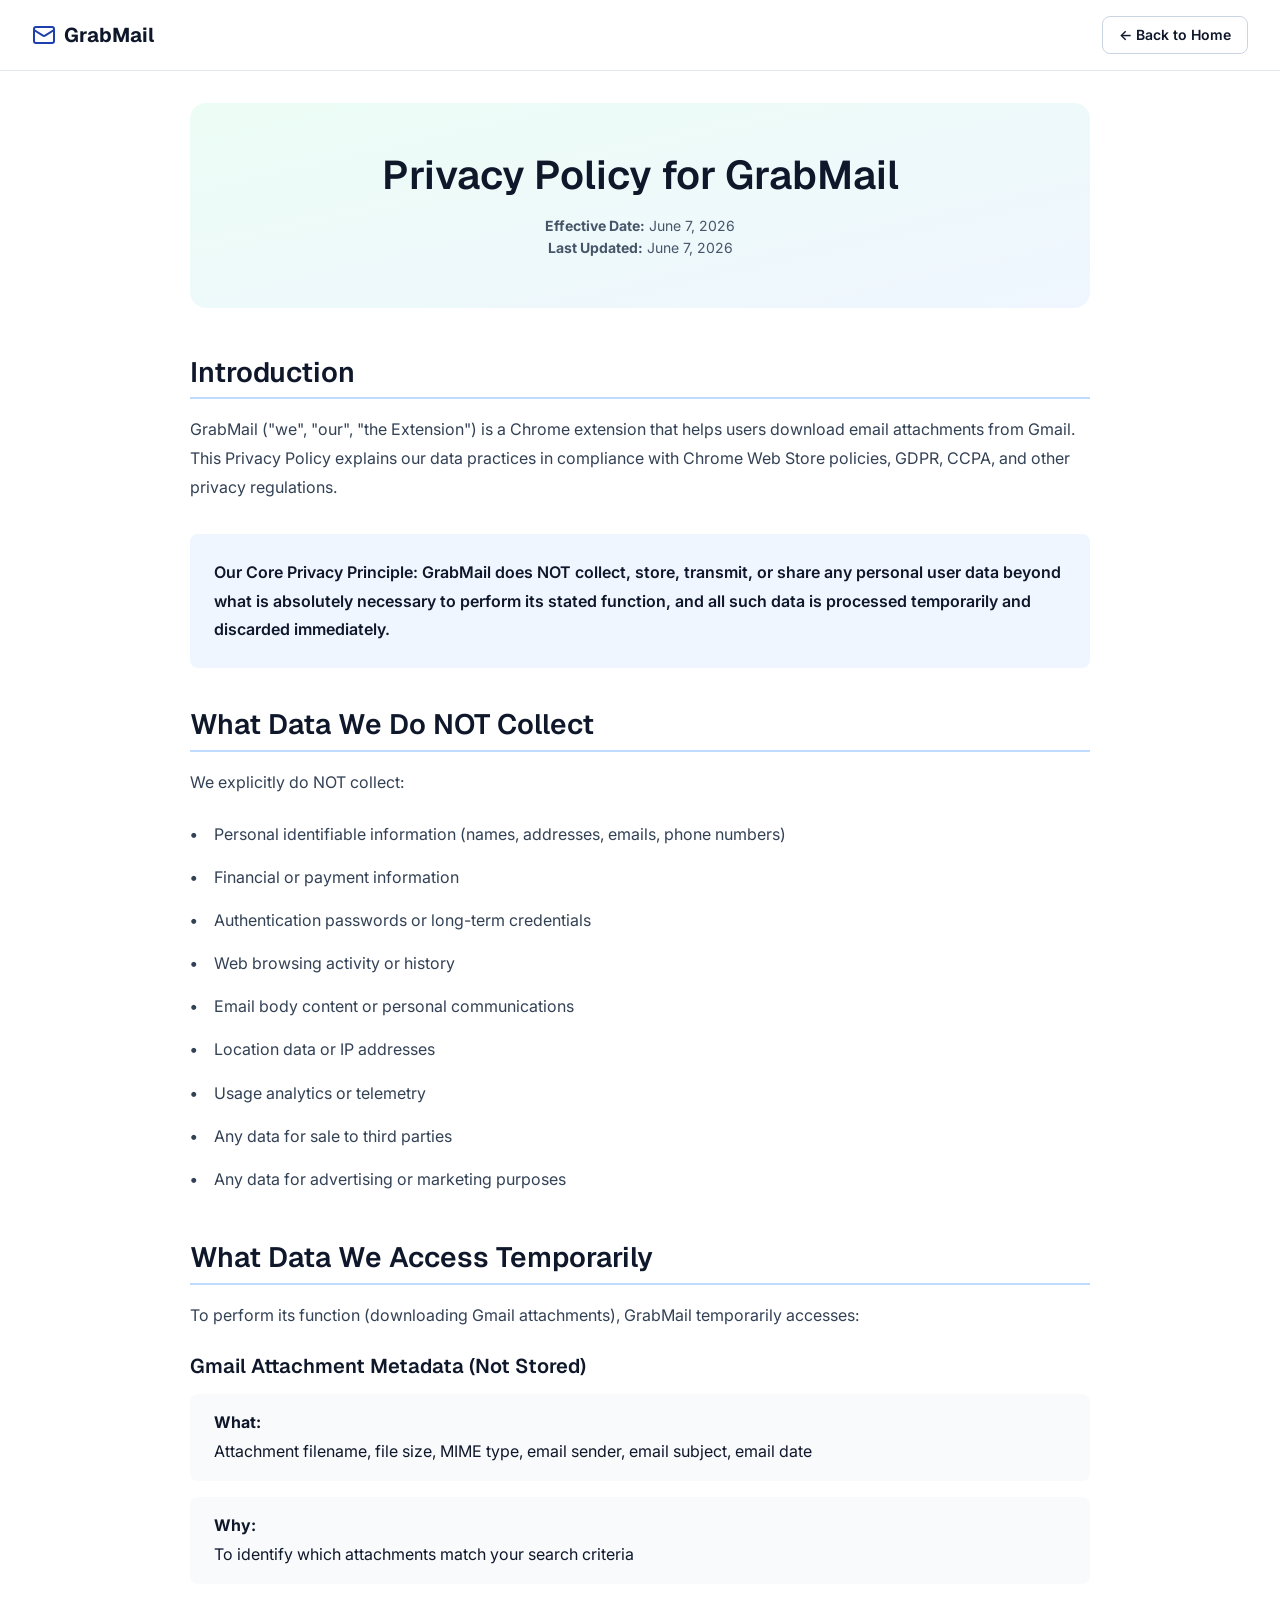
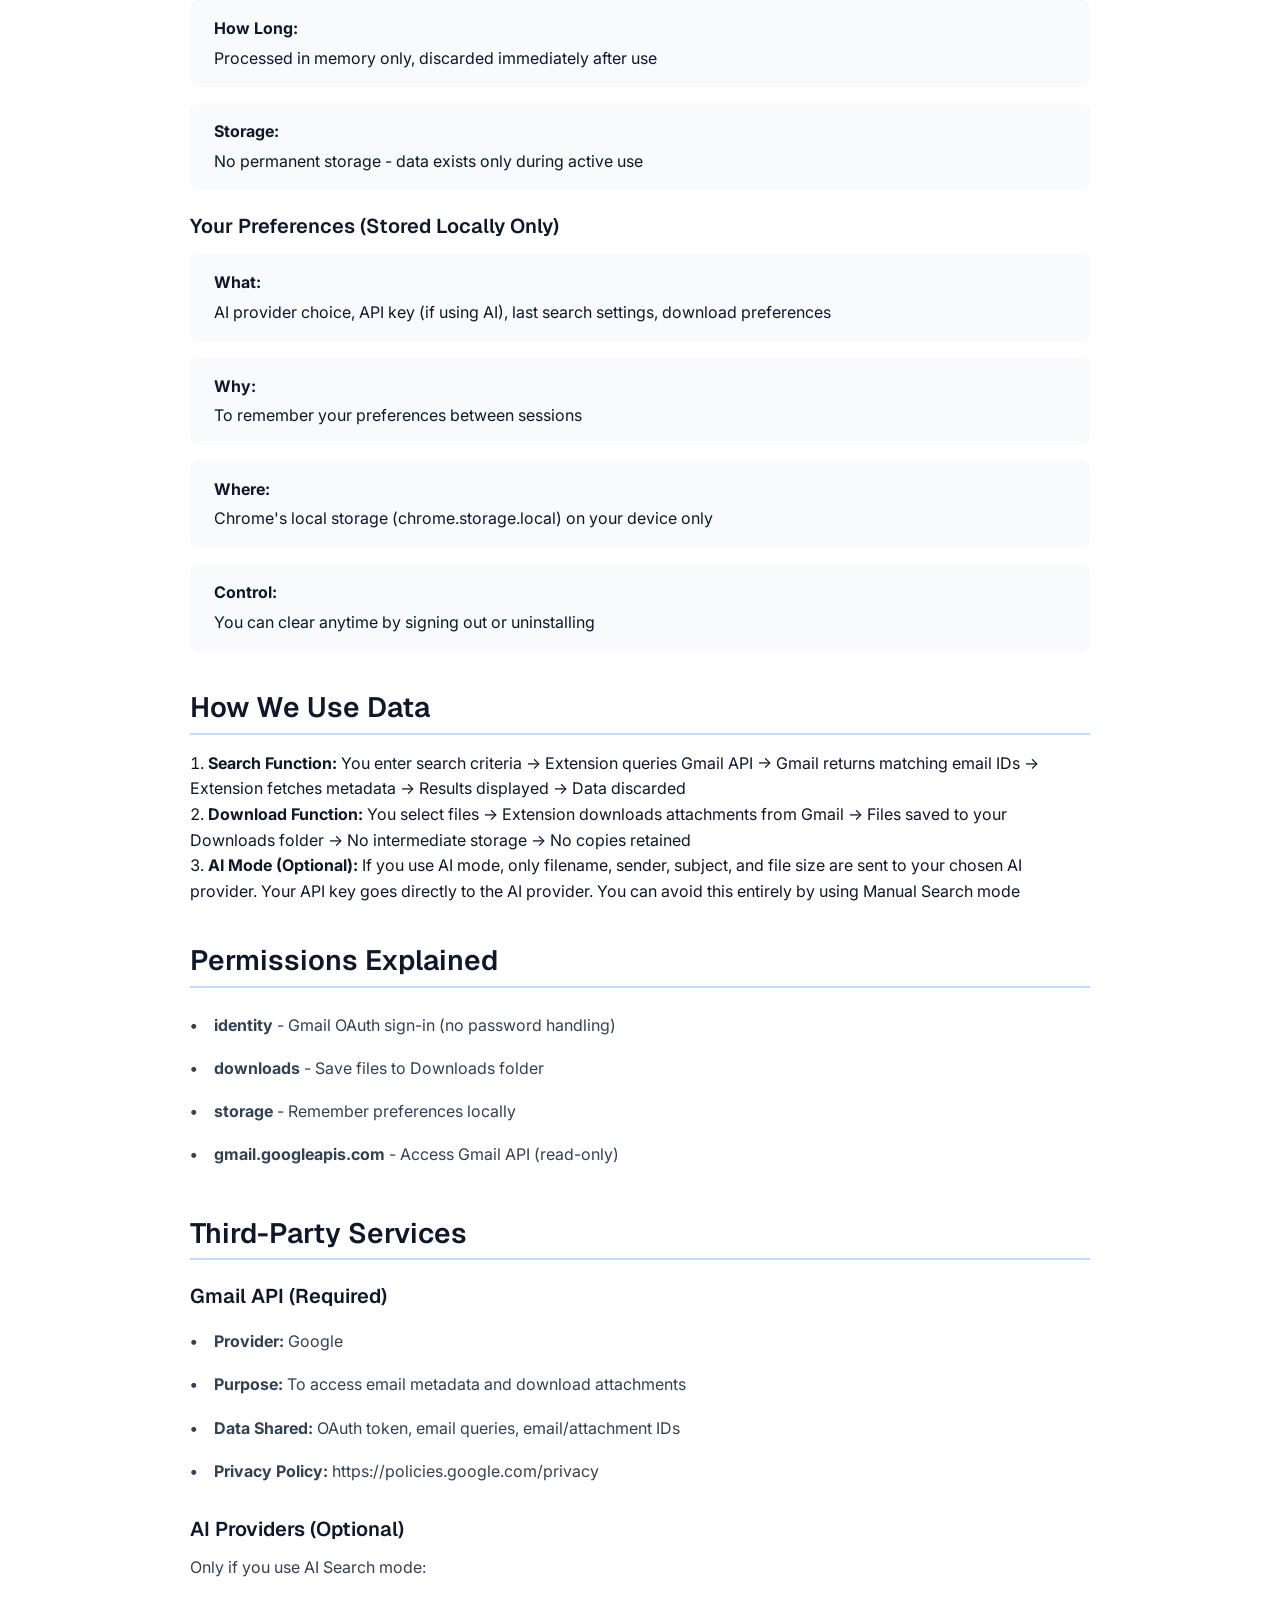
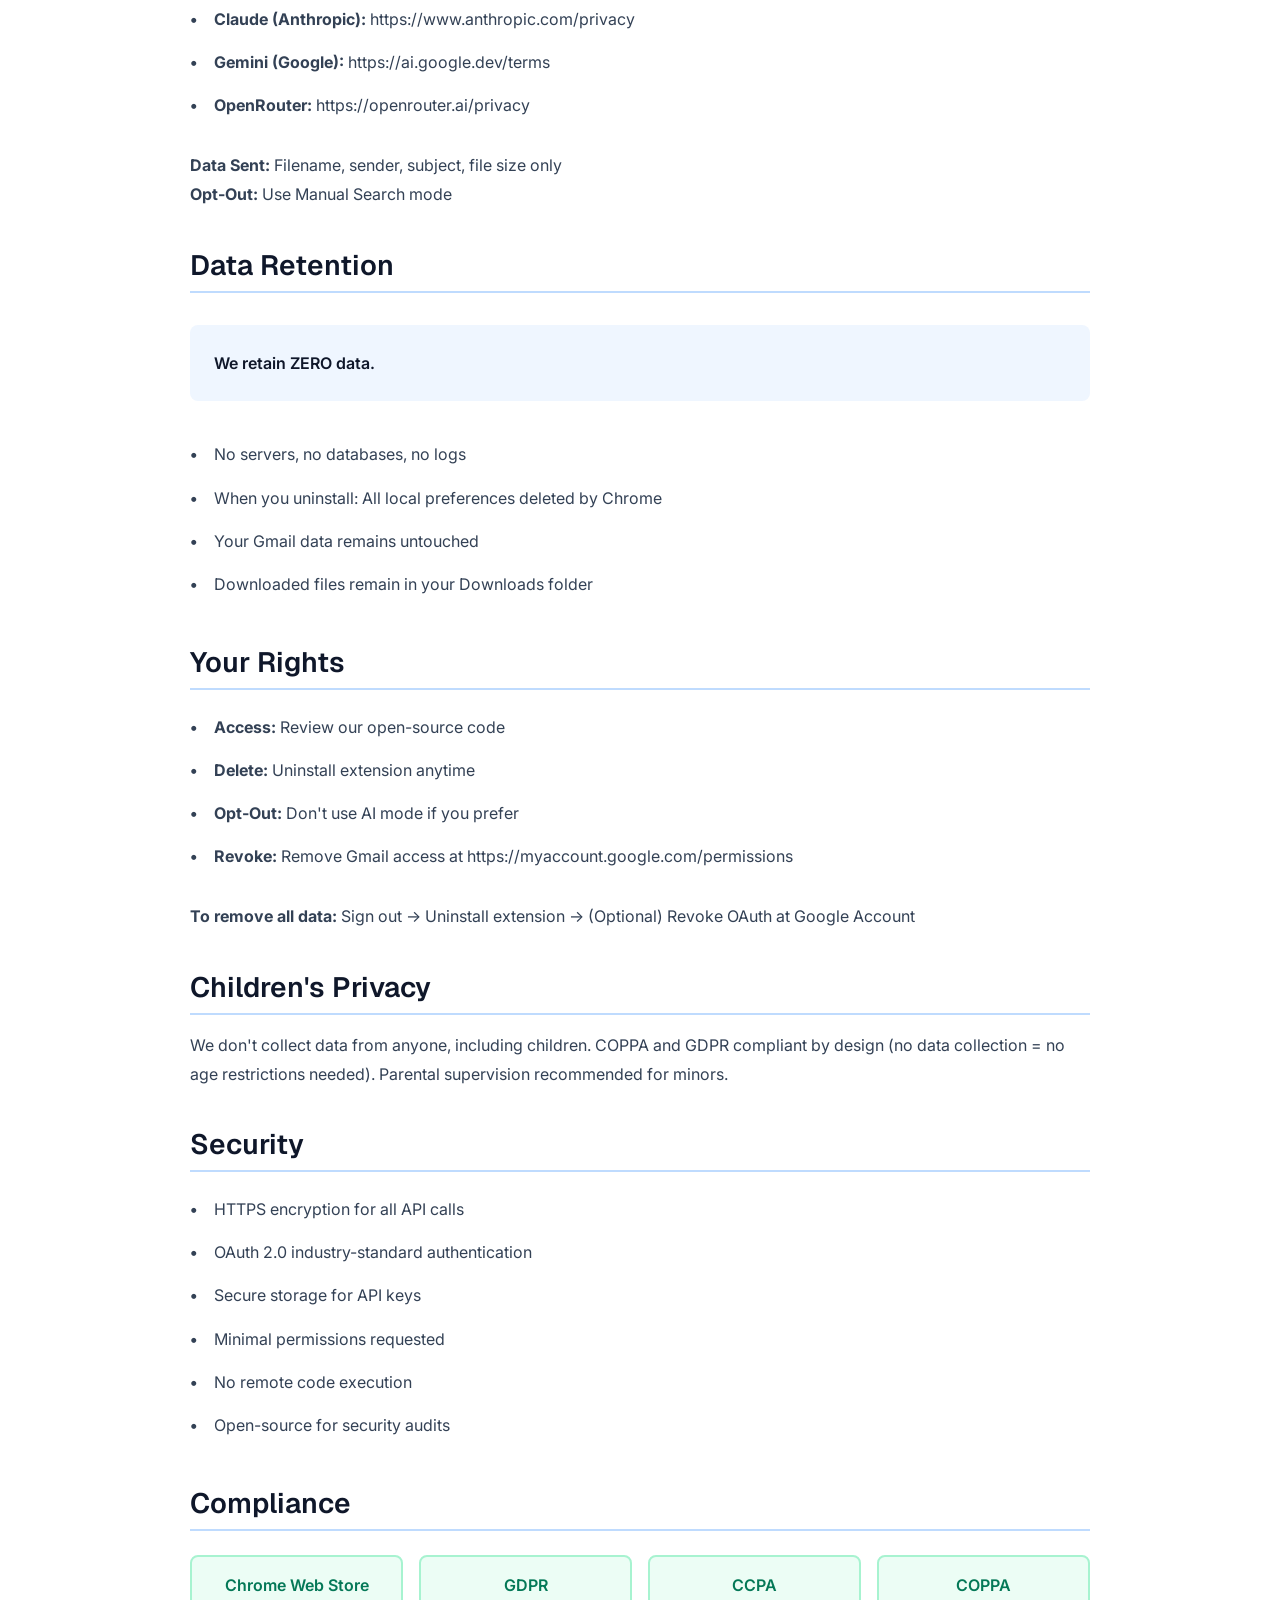
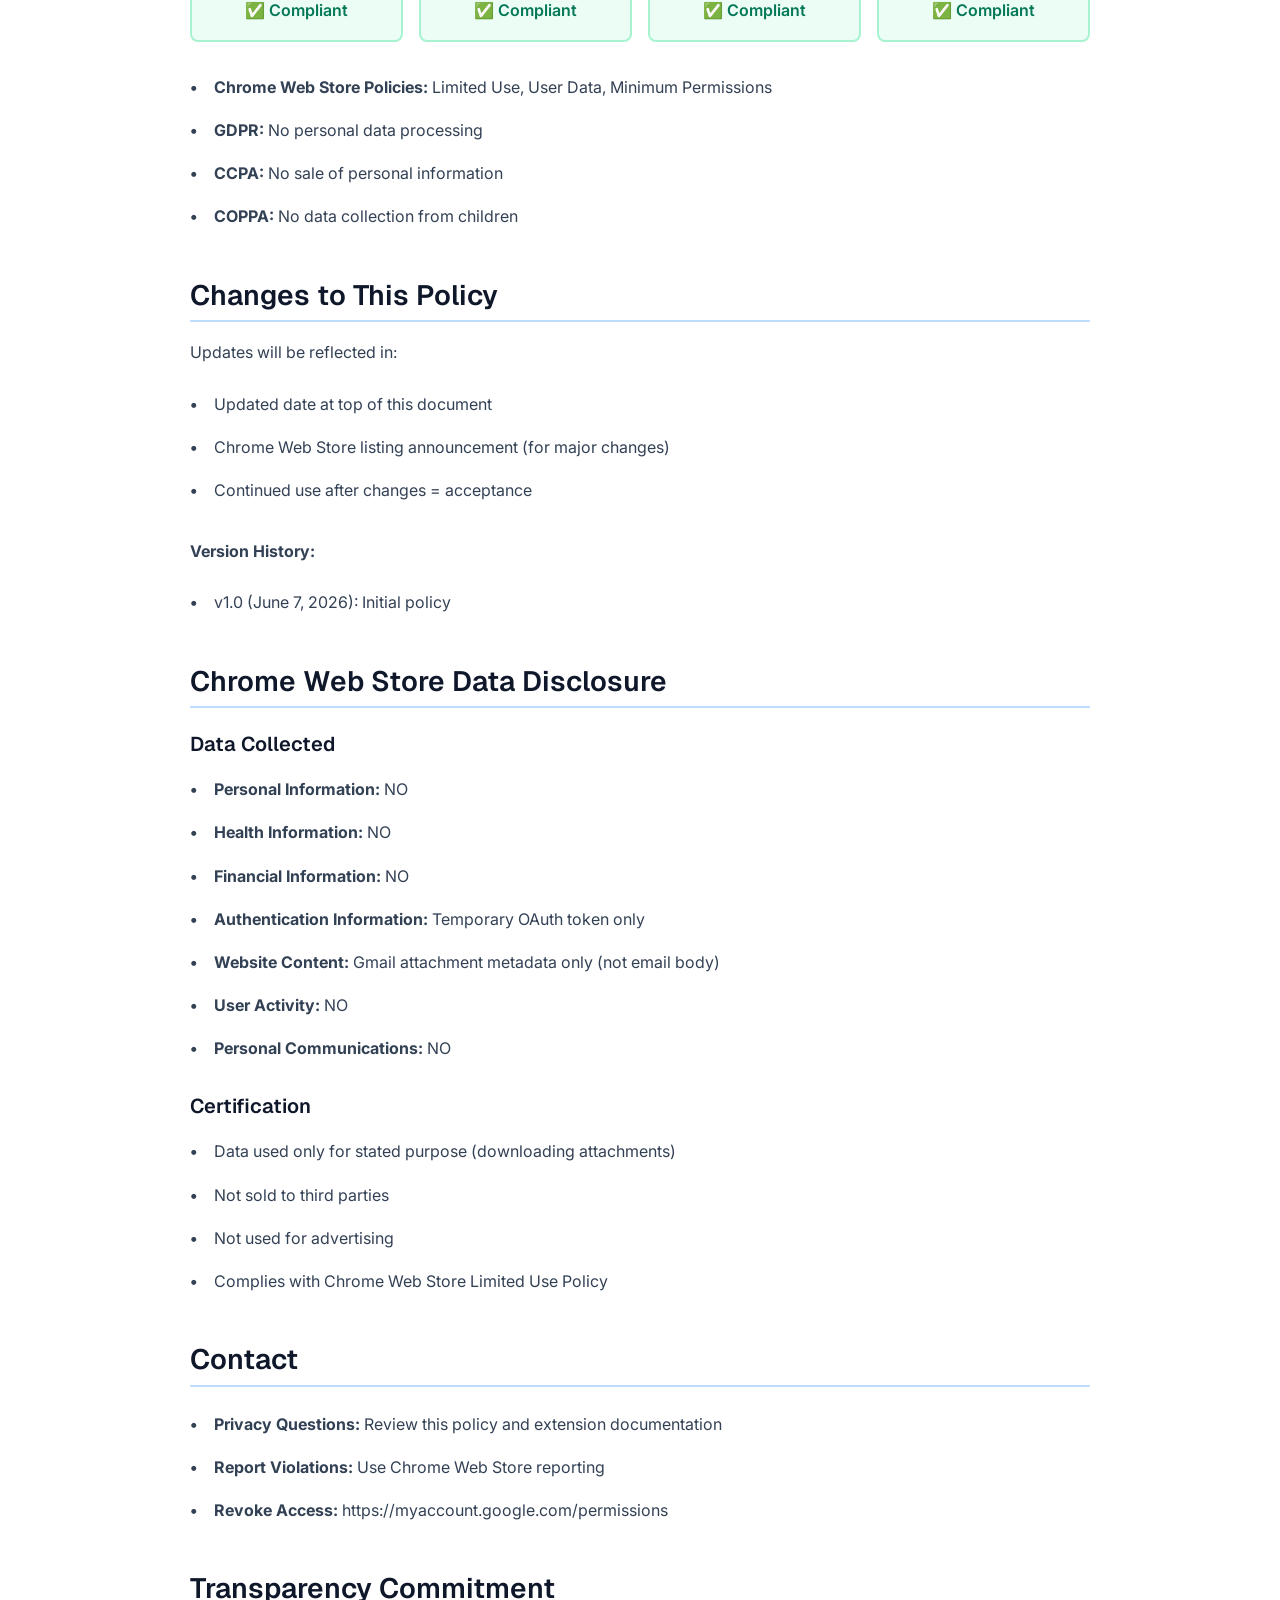
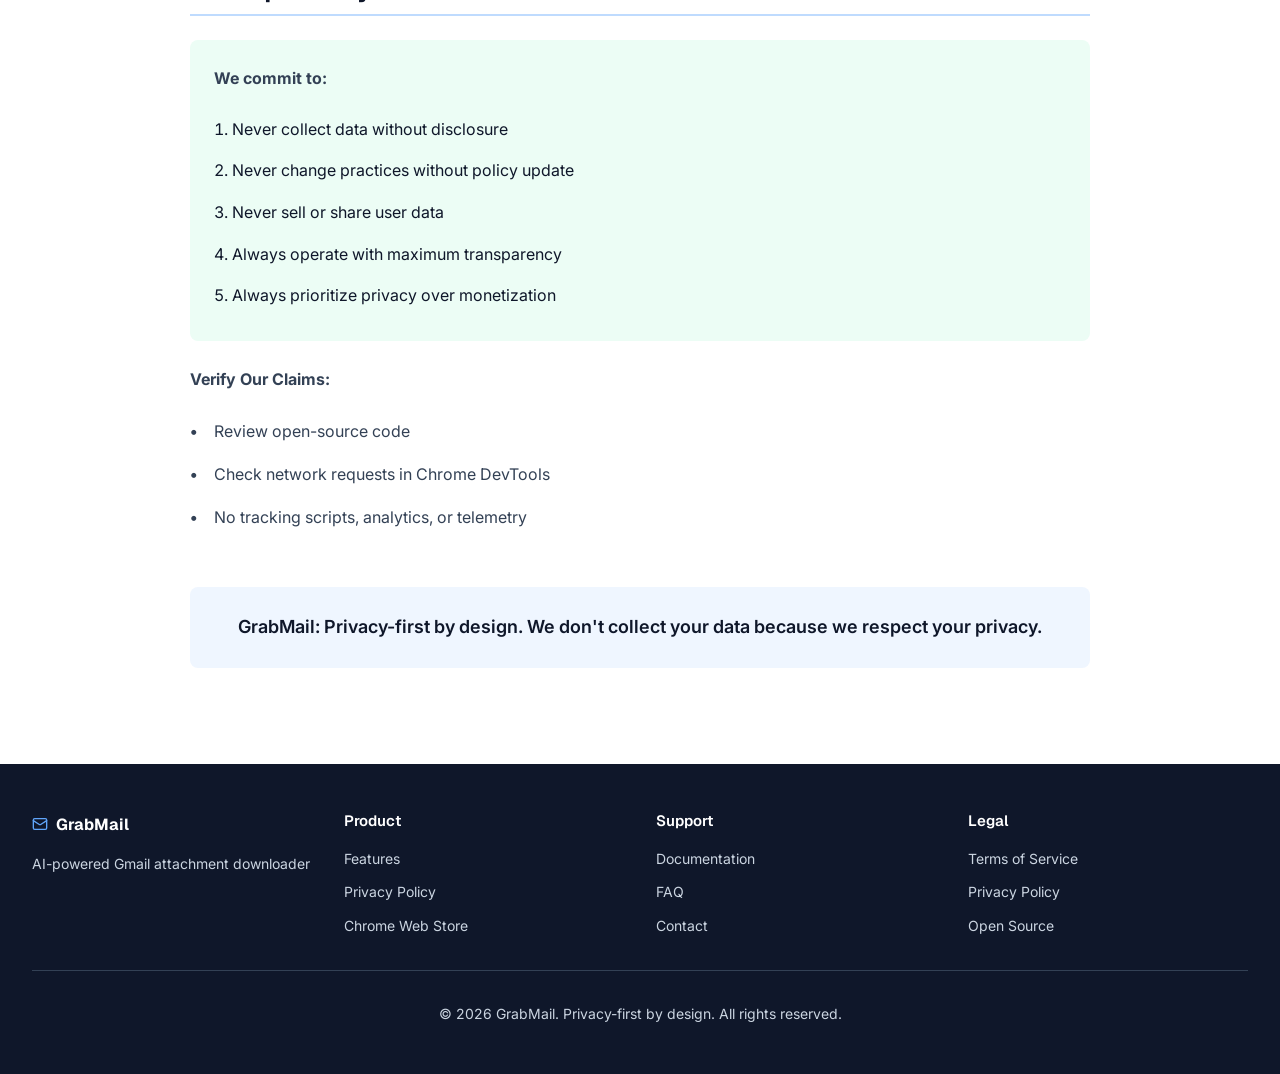
==== privacy.html @ 5f8739fa "Add comprehensive Privacy Policy page with all legal details" ====
<!DOCTYPE html>
<html lang="en">
<head>
  <meta charset="UTF-8" />
  <meta name="viewport" content="width=device-width, initial-scale=1.0, maximum-scale=1" />
  <title>Privacy Policy - GrabMail</title>
  <meta name="description" content="GrabMail Privacy Policy - We don't collect, store, or share your personal data. Privacy-first by design." />
  <link rel="preconnect" href="https://fonts.googleapis.com" />
  <link rel="preconnect" href="https://fonts.gstatic.com" crossorigin />
  <link href="https://fonts.googleapis.com/css2?family=Geist:wght@400;500;600;700&family=Inter:wght@400;500;600;700&display=swap" rel="stylesheet" />
  <link rel="stylesheet" href="styles.css" />
  <style>
    .privacy-page {
      padding: 2rem 0 4rem;
      max-width: 900px;
      margin: 0 auto;
    }
    .privacy-header {
      text-align: center;
      padding: 3rem 0;
      background: linear-gradient(to bottom right, var(--emerald-50), var(--blue-50));
      border-radius: 1rem;
      margin-bottom: 3rem;
    }
    .privacy-header h1 {
      font-size: 2.5rem;
      margin-bottom: 1rem;
      color: var(--slate-900);
    }
    .privacy-dates {
      color: var(--slate-600);
      font-size: 0.875rem;
    }
    .privacy-content h2 {
      font-size: 1.75rem;
      margin-top: 2.5rem;
      margin-bottom: 1rem;
      color: var(--slate-900);
      border-bottom: 2px solid var(--blue-200);
      padding-bottom: 0.5rem;
    }
    .privacy-content h3 {
      font-size: 1.25rem;
      margin-top: 1.5rem;
      margin-bottom: 0.75rem;
      color: var(--slate-800);
    }
    .privacy-content p {
      margin-bottom: 1rem;
      line-height: 1.8;
      color: var(--slate-700);
    }
    .privacy-content ul {
      list-style: none;
      margin-bottom: 1.5rem;
    }
    .privacy-content ul li {
      padding: 0.5rem 0;
      padding-left: 1.5rem;
      position: relative;
      color: var(--slate-700);
      line-height: 1.7;
    }
    .privacy-content ul li::before {
      content: "•";
      position: absolute;
      left: 0;
      color: var(--blue-600);
      font-weight: bold;
    }
    .no-collect-list li::before {
      content: "❌";
    }
    .rights-list li::before {
      content: "✅";
    }
    .highlight-box {
      background: var(--blue-50);
      border-left: 4px solid var(--blue-600);
      padding: 1.5rem;
      margin: 2rem 0;
      border-radius: 0.5rem;
    }
    .highlight-box p {
      margin: 0;
      font-weight: 600;
      color: var(--slate-900);
    }
    .data-box {
      background: var(--slate-50);
      padding: 1rem 1.5rem;
      border-radius: 0.5rem;
      margin: 1rem 0;
    }
    .data-box strong {
      color: var(--slate-900);
      display: block;
      margin-bottom: 0.25rem;
    }
    .certification-grid {
      display: grid;
      grid-template-columns: repeat(auto-fit, minmax(200px, 1fr));
      gap: 1rem;
      margin: 1.5rem 0;
    }
    .cert-badge {
      background: var(--emerald-50);
      border: 2px solid var(--emerald-200);
      padding: 1rem;
      text-align: center;
      border-radius: 0.5rem;
      font-weight: 600;
      color: var(--emerald-700);
    }
    .commitment-list {
      background: var(--emerald-50);
      padding: 1.5rem;
      border-radius: 0.5rem;
      margin: 1.5rem 0;
    }
    .commitment-list ol {
      list-style-position: inside;
      list-style-type: decimal;
    }
    .commitment-list li {
      padding: 0.5rem 0;
      color: var(--slate-800);
    }
  </style>
</head>
<body>

  <!-- Navigation -->
  <nav class="nav">
    <div class="nav-inner container">
      <div class="nav-brand">
        <a href="index.html" style="display: flex; align-items: center; gap: 0.5rem;">
          <svg class="icon icon-blue" viewBox="0 0 24 24" fill="none" stroke="currentColor" stroke-width="2" stroke-linecap="round" stroke-linejoin="round"><rect width="20" height="16" x="2" y="4" rx="2"/><path d="m22 7-8.97 5.7a1.94 1.94 0 0 1-2.06 0L2 7"/></svg>
          <span class="nav-title">GrabMail</span>
        </a>
      </div>
      <a href="index.html" class="btn btn-outline btn-sm">← Back to Home</a>
    </div>
  </nav>

  <!-- Privacy Policy Content -->
  <div class="container privacy-page">
    <div class="privacy-header">
      <h1>Privacy Policy for GrabMail</h1>
      <p class="privacy-dates">
        <strong>Effective Date:</strong> June 7, 2026<br>
        <strong>Last Updated:</strong> June 7, 2026
      </p>
    </div>

    <div class="privacy-content">
      <h2>Introduction</h2>
      <p>GrabMail ("we", "our", "the Extension") is a Chrome extension that helps users download email attachments from Gmail. This Privacy Policy explains our data practices in compliance with Chrome Web Store policies, GDPR, CCPA, and other privacy regulations.</p>

      <div class="highlight-box">
        <p>Our Core Privacy Principle: GrabMail does NOT collect, store, transmit, or share any personal user data beyond what is absolutely necessary to perform its stated function, and all such data is processed temporarily and discarded immediately.</p>
      </div>

      <h2>What Data We Do NOT Collect</h2>
      <p>We explicitly do NOT collect:</p>
      <ul class="no-collect-list">
        <li>Personal identifiable information (names, addresses, emails, phone numbers)</li>
        <li>Financial or payment information</li>
        <li>Authentication passwords or long-term credentials</li>
        <li>Web browsing activity or history</li>
        <li>Email body content or personal communications</li>
        <li>Location data or IP addresses</li>
        <li>Usage analytics or telemetry</li>
        <li>Any data for sale to third parties</li>
        <li>Any data for advertising or marketing purposes</li>
      </ul>

      <h2>What Data We Access Temporarily</h2>
      <p>To perform its function (downloading Gmail attachments), GrabMail temporarily accesses:</p>

      <h3>Gmail Attachment Metadata (Not Stored)</h3>
      <div class="data-box">
        <strong>What:</strong> Attachment filename, file size, MIME type, email sender, email subject, email date
      </div>
      <div class="data-box">
        <strong>Why:</strong> To identify which attachments match your search criteria
      </div>
      <div class="data-box">
        <strong>How Long:</strong> Processed in memory only, discarded immediately after use
      </div>
      <div class="data-box">
        <strong>Storage:</strong> No permanent storage - data exists only during active use
      </div>

      <h3>Your Preferences (Stored Locally Only)</h3>
      <div class="data-box">
        <strong>What:</strong> AI provider choice, API key (if using AI), last search settings, download preferences
      </div>
      <div class="data-box">
        <strong>Why:</strong> To remember your preferences between sessions
      </div>
      <div class="data-box">
        <strong>Where:</strong> Chrome's local storage (chrome.storage.local) on your device only
      </div>
      <div class="data-box">
        <strong>Control:</strong> You can clear anytime by signing out or uninstalling
      </div>

      <h2>How We Use Data</h2>
      <ol style="list-style-position: inside; margin-bottom: 1rem;">
        <li><strong>Search Function:</strong> You enter search criteria → Extension queries Gmail API → Gmail returns matching email IDs → Extension fetches metadata → Results displayed → Data discarded</li>
        <li><strong>Download Function:</strong> You select files → Extension downloads attachments from Gmail → Files saved to your Downloads folder → No intermediate storage → No copies retained</li>
        <li><strong>AI Mode (Optional):</strong> If you use AI mode, only filename, sender, subject, and file size are sent to your chosen AI provider. Your API key goes directly to the AI provider. You can avoid this entirely by using Manual Search mode</li>
      </ol>

      <h2>Permissions Explained</h2>
      <ul>
        <li><strong>identity</strong> - Gmail OAuth sign-in (no password handling)</li>
        <li><strong>downloads</strong> - Save files to Downloads folder</li>
        <li><strong>storage</strong> - Remember preferences locally</li>
        <li><strong>gmail.googleapis.com</strong> - Access Gmail API (read-only)</li>
      </ul>

      <h2>Third-Party Services</h2>
      
      <h3>Gmail API (Required)</h3>
      <ul>
        <li><strong>Provider:</strong> Google</li>
        <li><strong>Purpose:</strong> To access email metadata and download attachments</li>
        <li><strong>Data Shared:</strong> OAuth token, email queries, email/attachment IDs</li>
        <li><strong>Privacy Policy:</strong> <a href="https://policies.google.com/privacy" style="color: var(--blue-600);">https://policies.google.com/privacy</a></li>
      </ul>

      <h3>AI Providers (Optional)</h3>
      <p>Only if you use AI Search mode:</p>
      <ul>
        <li><strong>Claude (Anthropic):</strong> <a href="https://www.anthropic.com/privacy" style="color: var(--blue-600);">https://www.anthropic.com/privacy</a></li>
        <li><strong>Gemini (Google):</strong> <a href="https://ai.google.dev/terms" style="color: var(--blue-600);">https://ai.google.dev/terms</a></li>
        <li><strong>OpenRouter:</strong> <a href="https://openrouter.ai/privacy" style="color: var(--blue-600);">https://openrouter.ai/privacy</a></li>
      </ul>
      <p><strong>Data Sent:</strong> Filename, sender, subject, file size only<br>
      <strong>Opt-Out:</strong> Use Manual Search mode</p>

      <h2>Data Retention</h2>
      <div class="highlight-box">
        <p>We retain ZERO data.</p>
      </div>
      <ul>
        <li>No servers, no databases, no logs</li>
        <li>When you uninstall: All local preferences deleted by Chrome</li>
        <li>Your Gmail data remains untouched</li>
        <li>Downloaded files remain in your Downloads folder</li>
      </ul>

      <h2>Your Rights</h2>
      <ul class="rights-list">
        <li><strong>Access:</strong> Review our open-source code</li>
        <li><strong>Delete:</strong> Uninstall extension anytime</li>
        <li><strong>Opt-Out:</strong> Don't use AI mode if you prefer</li>
        <li><strong>Revoke:</strong> Remove Gmail access at <a href="https://myaccount.google.com/permissions" style="color: var(--blue-600);">https://myaccount.google.com/permissions</a></li>
      </ul>
      <p><strong>To remove all data:</strong> Sign out → Uninstall extension → (Optional) Revoke OAuth at Google Account</p>

      <h2>Children's Privacy</h2>
      <p>We don't collect data from anyone, including children. COPPA and GDPR compliant by design (no data collection = no age restrictions needed). Parental supervision recommended for minors.</p>

      <h2>Security</h2>
      <ul class="rights-list">
        <li>HTTPS encryption for all API calls</li>
        <li>OAuth 2.0 industry-standard authentication</li>
        <li>Secure storage for API keys</li>
        <li>Minimal permissions requested</li>
        <li>No remote code execution</li>
        <li>Open-source for security audits</li>
      </ul>

      <h2>Compliance</h2>
      <div class="certification-grid">
        <div class="cert-badge">Chrome Web Store<br>✅ Compliant</div>
        <div class="cert-badge">GDPR<br>✅ Compliant</div>
        <div class="cert-badge">CCPA<br>✅ Compliant</div>
        <div class="cert-badge">COPPA<br>✅ Compliant</div>
      </div>
      <ul class="rights-list">
        <li><strong>Chrome Web Store Policies:</strong> Limited Use, User Data, Minimum Permissions</li>
        <li><strong>GDPR:</strong> No personal data processing</li>
        <li><strong>CCPA:</strong> No sale of personal information</li>
        <li><strong>COPPA:</strong> No data collection from children</li>
      </ul>

      <h2>Changes to This Policy</h2>
      <p>Updates will be reflected in:</p>
      <ul>
        <li>Updated date at top of this document</li>
        <li>Chrome Web Store listing announcement (for major changes)</li>
        <li>Continued use after changes = acceptance</li>
      </ul>
      <p><strong>Version History:</strong></p>
      <ul>
        <li>v1.0 (June 7, 2026): Initial policy</li>
      </ul>

      <h2>Chrome Web Store Data Disclosure</h2>
      
      <h3>Data Collected</h3>
      <ul>
        <li><strong>Personal Information:</strong> NO</li>
        <li><strong>Health Information:</strong> NO</li>
        <li><strong>Financial Information:</strong> NO</li>
        <li><strong>Authentication Information:</strong> Temporary OAuth token only</li>
        <li><strong>Website Content:</strong> Gmail attachment metadata only (not email body)</li>
        <li><strong>User Activity:</strong> NO</li>
        <li><strong>Personal Communications:</strong> NO</li>
      </ul>

      <h3>Certification</h3>
      <ul class="rights-list">
        <li>Data used only for stated purpose (downloading attachments)</li>
        <li>Not sold to third parties</li>
        <li>Not used for advertising</li>
        <li>Complies with Chrome Web Store Limited Use Policy</li>
      </ul>

      <h2>Contact</h2>
      <ul>
        <li><strong>Privacy Questions:</strong> Review this policy and extension documentation</li>
        <li><strong>Report Violations:</strong> Use Chrome Web Store reporting</li>
        <li><strong>Revoke Access:</strong> <a href="https://myaccount.google.com/permissions" style="color: var(--blue-600);">https://myaccount.google.com/permissions</a></li>
      </ul>

      <h2>Transparency Commitment</h2>
      <div class="commitment-list">
        <p><strong>We commit to:</strong></p>
        <ol>
          <li>Never collect data without disclosure</li>
          <li>Never change practices without policy update</li>
          <li>Never sell or share user data</li>
          <li>Always operate with maximum transparency</li>
          <li>Always prioritize privacy over monetization</li>
        </ol>
      </div>

      <p><strong>Verify Our Claims:</strong></p>
      <ul>
        <li>Review open-source code</li>
        <li>Check network requests in Chrome DevTools</li>
        <li>No tracking scripts, analytics, or telemetry</li>
      </ul>

      <div class="highlight-box" style="margin-top: 3rem;">
        <p style="text-align: center; font-size: 1.125rem;">GrabMail: Privacy-first by design. We don't collect your data because we respect your privacy.</p>
      </div>
    </div>
  </div>

  <!-- Footer -->
  <footer class="footer">
    <div class="container">
      <div class="footer-grid">
        <div class="footer-brand">
          <div class="footer-logo">
            <svg class="icon-sm icon-blue-light" viewBox="0 0 24 24" fill="none" stroke="currentColor" stroke-width="2" stroke-linecap="round" stroke-linejoin="round"><rect width="20" height="16" x="2" y="4" rx="2"/><path d="m22 7-8.97 5.7a1.94 1.94 0 0 1-2.06 0L2 7"/></svg>
            <span class="footer-brand-name">GrabMail</span>
          </div>
          <p class="footer-tagline">AI-powered Gmail attachment downloader</p>
        </div>
        <div class="footer-col">
          <h4 class="footer-col-title">Product</h4>
          <ul class="footer-links">
            <li><a href="index.html#features">Features</a></li>
            <li><a href="privacy.html">Privacy Policy</a></li>
            <li><a href="#">Chrome Web Store</a></li>
          </ul>
        </div>
        <div class="footer-col">
          <h4 class="footer-col-title">Support</h4>
          <ul class="footer-links">
            <li><a href="#">Documentation</a></li>
            <li><a href="index.html#faq">FAQ</a></li>
            <li><a href="#">Contact</a></li>
          </ul>
        </div>
        <div class="footer-col">
          <h4 class="footer-col-title">Legal</h4>
          <ul class="footer-links">
            <li><a href="#">Terms of Service</a></li>
            <li><a href="privacy.html">Privacy Policy</a></li>
            <li><a href="#">Open Source</a></li>
          </ul>
        </div>
      </div>
      <div class="footer-bottom">
        <p>&copy; 2026 GrabMail. Privacy-first by design. All rights reserved.</p>
      </div>
    </div>
  </footer>

  <script src="script.js"></script>
</body>
</html>
---- styles.css ----
/* ===== Reset & Base ===== */
*, *::before, *::after {
  box-sizing: border-box;
  margin: 0;
  padding: 0;
}

:root {
  --blue-50: #eff6ff;
  --blue-100: #dbeafe;
  --blue-200: #bfdbfe;
  --blue-400: #60a5fa;
  --blue-700: #1e40af;
  --blue-800: #1e3a8a;
  --slate-50: #f8fafc;
  --slate-100: #f1f5f9;
  --slate-200: #e2e8f0;
  --slate-300: #cbd5e1;
  --slate-500: #64748b;
  --slate-600: #475569;
  --slate-700: #334155;
  --slate-900: #0f172a;
  --emerald-50: #ecfdf5;
  --emerald-100: #d1fae5;
  --emerald-200: #a7f3d0;
  --emerald-600: #059669;
  --emerald-700: #047857;
  --white: #ffffff;
  --red-500: #ef4444;
}

body {
  font-family: 'Inter', sans-serif;
  color: var(--slate-900);
  background: var(--white);
  line-height: 1.6;
  -webkit-font-smoothing: antialiased;
}

h1, h2, h3, h4, h5, h6 {
  font-family: 'Geist', sans-serif;
  font-weight: 600;
  line-height: 1.2;
}

a {
  text-decoration: none;
  color: inherit;
}

ul {
  list-style: none;
}

img {
  max-width: 100%;
  height: auto;
  display: block;
}

/* ===== Container ===== */
.container {
  width: 100%;
  margin-left: auto;
  margin-right: auto;
  padding-left: 1rem;
  padding-right: 1rem;
}

.container-narrow {
  max-width: 768px;
}

@media (min-width: 640px) {
  .container {
    padding-left: 1.5rem;
    padding-right: 1.5rem;
  }
}

@media (min-width: 1024px) {
  .container {
    padding-left: 2rem;
    padding-right: 2rem;
    max-width: 1280px;
  }
}

/* ===== Icons ===== */
.icon {
  width: 24px;
  height: 24px;
}

.icon-sm {
  width: 16px;
  height: 16px;
}

.icon-xs {
  width: 12px;
  height: 12px;
}

.icon-md {
  width: 32px;
  height: 32px;
}

.icon-lg {
  width: 40px;
  height: 40px;
}

.icon-xl {
  width: 96px;
  height: 96px;
}

.icon-blue {
  color: var(--blue-700);
}

.icon-blue-light {
  color: var(--blue-400);
}

.icon-check {
  width: 16px;
  height: 16px;
  color: var(--emerald-600);
  flex-shrink: 0;
  margin-top: 2px;
}

.icon-check-lg {
  width: 20px;
  height: 20px;
  color: var(--emerald-600);
  flex-shrink: 0;
  margin-top: 2px;
}

/* ===== Buttons ===== */
.btn {
  display: inline-flex;
  align-items: center;
  justify-content: center;
  gap: 0.5rem;
  font-weight: 600;
  border-radius: 0.5rem;
  border: none;
  cursor: pointer;
  transition: all 0.2s;
  font-size: 0.875rem;
  line-height: 1.25rem;
  padding: 0.5rem 1rem;
  text-decoration: none;
}

.btn-sm {
  padding: 0.5rem 1rem;
  font-size: 0.875rem;
}

.btn-lg {
  padding: 0.75rem 1.5rem;
  font-size: 1rem;
}

.btn-primary {
  background: var(--blue-700);
  color: var(--white);
}

.btn-primary:hover {
  background: var(--blue-800);
}

.btn-outline {
  background: transparent;
  border: 1px solid var(--slate-300);
  color: var(--slate-900);
}

.btn-outline:hover {
  background: var(--slate-50);
}

.btn-white {
  background: var(--white);
  color: var(--blue-700);
  font-weight: 600;
}

.btn-white:hover {
  background: var(--blue-50);
}

/* ===== Badges ===== */
.badge {
  display: inline-flex;
  align-items: center;
  gap: 0.25rem;
  padding: 0.25rem 0.75rem;
  border-radius: 9999px;
  font-size: 0.75rem;
  font-weight: 600;
}

.badge-blue {
  background: var(--blue-100);
  color: var(--blue-700);
}

.badge-green {
  background: var(--emerald-100);
  color: var(--emerald-700);
}

/* ===== Navigation ===== */
.nav {
  position: sticky;
  top: 0;
  z-index: 50;
  background: rgba(255, 255, 255, 0.8);
  backdrop-filter: blur(12px);
  border-bottom: 1px solid var(--slate-200);
}

.nav-inner {
  display: flex;
  align-items: center;
  justify-content: space-between;
  padding-top: 1rem;
  padding-bottom: 1rem;
}

.nav-brand {
  display: flex;
  align-items: center;
  gap: 0.5rem;
}

.nav-title {
  font-size: 1.25rem;
  font-weight: 700;
  color: var(--slate-900);
  font-family: 'Geist', sans-serif;
}

/* ===== Hero Section ===== */
.hero {
  position: relative;
  overflow: hidden;
  background: linear-gradient(to bottom right, var(--blue-50), var(--white));
}

.hero-bg {
  position: absolute;
  inset: 0;
  opacity: 0.4;
  background-image: url('https://d2xsxph8kpxj0f.cloudfront.net/87164185/Dv22iYjhgqzDnSayZ6PK5j/grabmail-hero-bg-S4Z6sDuGTLChdinJmuS4ec.webp');
  background-size: cover;
  background-position: center;
}

.hero-content {
  position: relative;
  padding-top: 6rem;
  padding-bottom: 6rem;
}

@media (min-width: 768px) {
  .hero-content {
    padding-top: 8rem;
    padding-bottom: 8rem;
  }
}

.hero-text {
  max-width: 48rem;
}

.hero-heading {
  font-size: 2.5rem;
  font-weight: 700;
  color: var(--slate-900);
  margin-bottom: 1.5rem;
  line-height: 1.1;
}

@media (min-width: 768px) {
  .hero-heading {
    font-size: 3.5rem;
  }
}

.hero-desc {
  font-size: 1.25rem;
  color: var(--slate-600);
  margin-bottom: 2rem;
  line-height: 1.7;
}

.hero-buttons {
  display: flex;
  flex-direction: column;
  gap: 1rem;
}

@media (min-width: 640px) {
  .hero-buttons {
    flex-direction: row;
  }
}

/* ===== Stats Section ===== */
.stats {
  background: var(--white);
  border-bottom: 1px solid var(--slate-200);
}

.stats-grid {
  display: grid;
  grid-template-columns: repeat(3, 1fr);
  gap: 2rem;
  text-align: center;
  padding-top: 3rem;
  padding-bottom: 3rem;
}

.stat-number {
  font-size: 1.875rem;
  font-weight: 700;
  color: var(--blue-700);
  margin-bottom: 0.5rem;
  font-family: 'Geist', sans-serif;
}

.stat-label {
  color: var(--slate-600);
  font-size: 0.875rem;
}

/* ===== Sections ===== */
.section {
  padding-top: 5rem;
  padding-bottom: 5rem;
}

.section-gray {
  background: var(--slate-50);
}

.section-white {
  background: var(--white);
}

.section-title {
  font-size: 2rem;
  font-weight: 700;
  color: var(--slate-900);
  margin-bottom: 1rem;
}

@media (min-width: 768px) {
  .section-title {
    font-size: 2.5rem;
  }
}

.section-desc {
  font-size: 1.125rem;
  color: var(--slate-600);
  margin-bottom: 3rem;
  max-width: 48rem;
  line-height: 1.7;
}

/* ===== Features Grid ===== */
.features-grid {
  display: grid;
  grid-template-columns: 1fr;
  gap: 2rem;
}

@media (min-width: 768px) {
  .features-grid {
    grid-template-columns: repeat(3, 1fr);
  }
}

.feature-card {
  padding: 2rem;
  border: 1px solid var(--slate-200);
  border-radius: 0.75rem;
  background: var(--white);
  transition: box-shadow 0.3s;
}

.feature-card:hover {
  box-shadow: 0 10px 15px -3px rgba(0, 0, 0, 0.1), 0 4px 6px -4px rgba(0, 0, 0, 0.1);
}

.feature-title {
  font-size: 1.25rem;
  font-weight: 700;
  color: var(--slate-900);
  margin-top: 1rem;
  margin-bottom: 0.75rem;
}

.feature-desc {
  color: var(--slate-600);
  margin-bottom: 1.5rem;
  font-size: 0.9375rem;
}

.feature-list {
  display: flex;
  flex-direction: column;
  gap: 0.5rem;
}

.feature-list li {
  display: flex;
  align-items: flex-start;
  gap: 0.5rem;
  font-size: 0.875rem;
  color: var(--slate-600);
}

/* ===== Feature Row (Deep Dive) ===== */
.feature-row {
  display: grid;
  grid-template-columns: 1fr;
  gap: 3rem;
  align-items: center;
  margin-bottom: 5rem;
}

.feature-row:last-child {
  margin-bottom: 0;
}

@media (min-width: 768px) {
  .feature-row {
    grid-template-columns: repeat(2, 1fr);
  }
}

.feature-row-reverse .feature-image {
  order: 2;
}

@media (min-width: 768px) {
  .feature-row-reverse .feature-image {
    order: 2;
  }
}

.feature-row-title {
  font-size: 1.5rem;
  font-weight: 700;
  color: var(--slate-900);
  margin-bottom: 1rem;
}

.feature-row-desc {
  color: var(--slate-600);
  margin-bottom: 1.5rem;
  line-height: 1.7;
}

.feature-example {
  font-size: 0.875rem;
  color: var(--slate-500);
  font-style: italic;
}

.feature-image {
  display: flex;
  justify-content: center;
}

.feature-image img {
  max-width: 24rem;
  border-radius: 0.75rem;
  box-shadow: 0 20px 25px -5px rgba(0, 0, 0, 0.1), 0 8px 10px -6px rgba(0, 0, 0, 0.1);
}

/* ===== Check List ===== */
.check-list {
  display: flex;
  flex-direction: column;
  gap: 0.75rem;
  margin-bottom: 1.5rem;
}

.check-list li {
  display: flex;
  align-items: flex-start;
  gap: 0.75rem;
  color: var(--slate-700);
}

/* ===== Download Modes ===== */
.download-modes {
  display: flex;
  flex-direction: column;
  gap: 1rem;
}

.download-mode-card {
  padding: 1rem 1.5rem;
  border-radius: 0.75rem;
  border: 1px solid;
}

.download-mode-blue {
  background: var(--blue-50);
  border-color: var(--blue-200);
}

.download-mode-green {
  background: var(--emerald-50);
  border-color: var(--emerald-200);
}

.download-mode-card h4 {
  font-weight: 600;
  color: var(--slate-900);
  margin-bottom: 0.5rem;
  font-size: 0.9375rem;
}

.download-mode-card p {
  font-size: 0.875rem;
  color: var(--slate-600);
}

.download-icon-box {
  background: linear-gradient(to bottom right, var(--blue-100), var(--emerald-50));
  padding: 3rem;
  border-radius: 0.75rem;
  display: flex;
  align-items: center;
  justify-content: center;
}

/* ===== Use Cases ===== */
.usecases-grid {
  display: grid;
  grid-template-columns: 1fr;
  gap: 1.5rem;
}

@media (min-width: 768px) {
  .usecases-grid {
    grid-template-columns: repeat(2, 1fr);
  }
}

@media (min-width: 1024px) {
  .usecases-grid {
    grid-template-columns: repeat(3, 1fr);
  }
}

.usecase-card {
  padding: 1.5rem;
  border: 1px solid var(--slate-200);
  border-radius: 0.75rem;
  background: var(--white);
  transition: box-shadow 0.3s;
}

.usecase-card:hover {
  box-shadow: 0 4px 6px -1px rgba(0, 0, 0, 0.1), 0 2px 4px -2px rgba(0, 0, 0, 0.1);
}

.usecase-title {
  font-weight: 700;
  color: var(--slate-900);
  margin-top: 0.75rem;
  margin-bottom: 0.5rem;
  font-size: 1rem;
}

.usecase-desc {
  font-size: 0.875rem;
  color: var(--slate-600);
  margin-bottom: 0.75rem;
}

.usecase-example {
  font-size: 0.75rem;
  color: var(--slate-500);
  font-style: italic;
}

/* ===== Steps / How It Works ===== */
.steps-grid {
  display: grid;
  grid-template-columns: 1fr;
  gap: 2rem;
}

@media (min-width: 768px) {
  .steps-grid {
    grid-template-columns: repeat(3, 1fr);
  }
}

.step-item {
  text-align: center;
}

.step-circle {
  width: 4rem;
  height: 4rem;
  background: var(--blue-100);
  border-radius: 9999px;
  display: flex;
  align-items: center;
  justify-content: center;
  margin: 0 auto 1rem;
  font-size: 1.5rem;
  font-weight: 700;
  color: var(--blue-700);
  font-family: 'Geist', sans-serif;
}

.step-title {
  font-weight: 700;
  color: var(--slate-900);
  margin-bottom: 0.5rem;
  font-size: 1.125rem;
}

.step-desc {
  color: var(--slate-600);
  font-size: 0.875rem;
  line-height: 1.6;
}

/* ===== Privacy Section ===== */
.section-privacy {
  background: linear-gradient(to bottom right, var(--emerald-50), var(--blue-50));
}

.privacy-grid {
  display: grid;
  grid-template-columns: 1fr;
  gap: 3rem;
  align-items: center;
}

@media (min-width: 768px) {
  .privacy-grid {
    grid-template-columns: repeat(2, 1fr);
  }
}

.privacy-heading {
  font-size: 2rem;
  font-weight: 700;
  color: var(--slate-900);
  margin-bottom: 1.5rem;
}

@media (min-width: 768px) {
  .privacy-heading {
    font-size: 2.5rem;
  }
}

.privacy-desc {
  color: var(--slate-600);
  margin-bottom: 2rem;
  line-height: 1.7;
}

.privacy-compliance {
  font-size: 0.875rem;
  color: var(--slate-500);
  line-height: 1.8;
}

.privacy-image {
  display: flex;
  justify-content: center;
}

.privacy-image img {
  max-width: 24rem;
  border-radius: 0.75rem;
}

/* ===== FAQ Section ===== */
.faq-list {
  display: flex;
  flex-direction: column;
  gap: 1rem;
}

.faq-item {
  border: 1px solid var(--slate-200);
  border-radius: 0.75rem;
  overflow: hidden;
}

.faq-question {
  width: 100%;
  padding: 1rem 1.5rem;
  display: flex;
  align-items: center;
  justify-content: space-between;
  background: transparent;
  border: none;
  cursor: pointer;
  transition: background 0.2s;
  font-family: 'Inter', sans-serif;
  font-size: 1rem;
}

.faq-question:hover {
  background: var(--slate-50);
}

.faq-question span {
  font-weight: 600;
  color: var(--slate-900);
  text-align: left;
}

.faq-chevron {
  width: 20px;
  height: 20px;
  color: var(--slate-600);
  transition: transform 0.3s;
  flex-shrink: 0;
}

.faq-item.open .faq-chevron {
  transform: rotate(180deg);
}

.faq-answer {
  display: none;
  padding: 1rem 1.5rem;
  background: var(--slate-50);
  border-top: 1px solid var(--slate-200);
}

.faq-item.open .faq-answer {
  display: block;
}

.faq-answer p {
  color: var(--slate-600);
  line-height: 1.7;
}

/* ===== CTA Section ===== */
.cta {
  padding: 5rem 0;
  background: linear-gradient(to right, var(--blue-700), var(--blue-800));
  color: var(--white);
}

.cta-content {
  max-width: 640px;
  text-align: center;
}

.cta-heading {
  font-size: 2rem;
  font-weight: 700;
  margin-bottom: 1.5rem;
}

@media (min-width: 768px) {
  .cta-heading {
    font-size: 2.5rem;
  }
}

.cta-desc {
  font-size: 1.125rem;
  color: var(--blue-100);
  margin-bottom: 2rem;
  max-width: 42rem;
  margin-left: auto;
  margin-right: auto;
  line-height: 1.7;
}

/* ===== Footer ===== */
.footer {
  background: var(--slate-900);
  color: var(--slate-300);
  padding: 3rem 0;
}

.footer-grid {
  display: grid;
  grid-template-columns: 1fr;
  gap: 2rem;
  margin-bottom: 2rem;
}

@media (min-width: 768px) {
  .footer-grid {
    grid-template-columns: repeat(4, 1fr);
  }
}

.footer-logo {
  display: flex;
  align-items: center;
  gap: 0.5rem;
  margin-bottom: 1rem;
}

.footer-brand-name {
  font-weight: 700;
  color: var(--white);
  font-family: 'Geist', sans-serif;
}

.footer-tagline {
  font-size: 0.875rem;
}

.footer-col-title {
  font-weight: 600;
  color: var(--white);
  margin-bottom: 1rem;
  font-size: 0.9375rem;
}

.footer-links {
  display: flex;
  flex-direction: column;
  gap: 0.5rem;
}

.footer-links a {
  font-size: 0.875rem;
  color: var(--slate-300);
  transition: color 0.2s;
}

.footer-links a:hover {
  color: var(--white);
}

.footer-bottom {
  border-top: 1px solid var(--slate-700);
  padding-top: 2rem;
  text-align: center;
  font-size: 0.875rem;
}
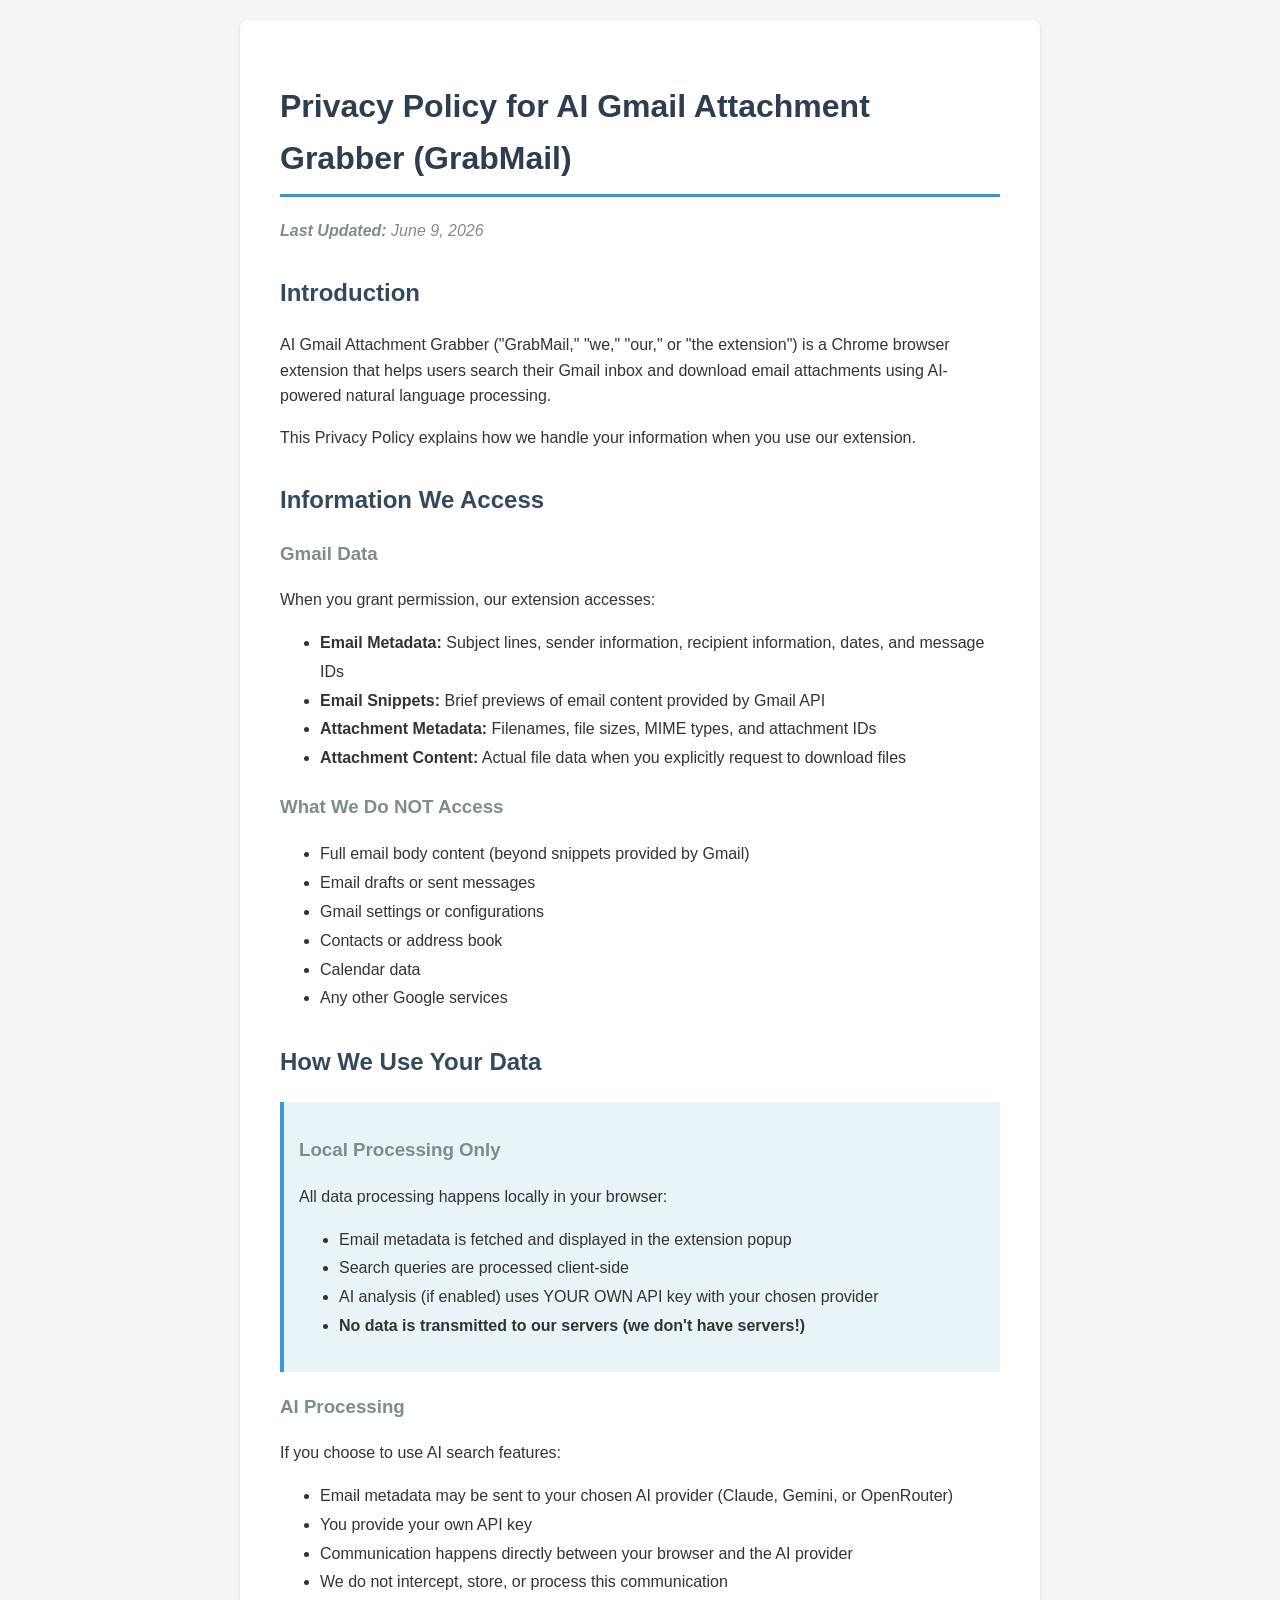
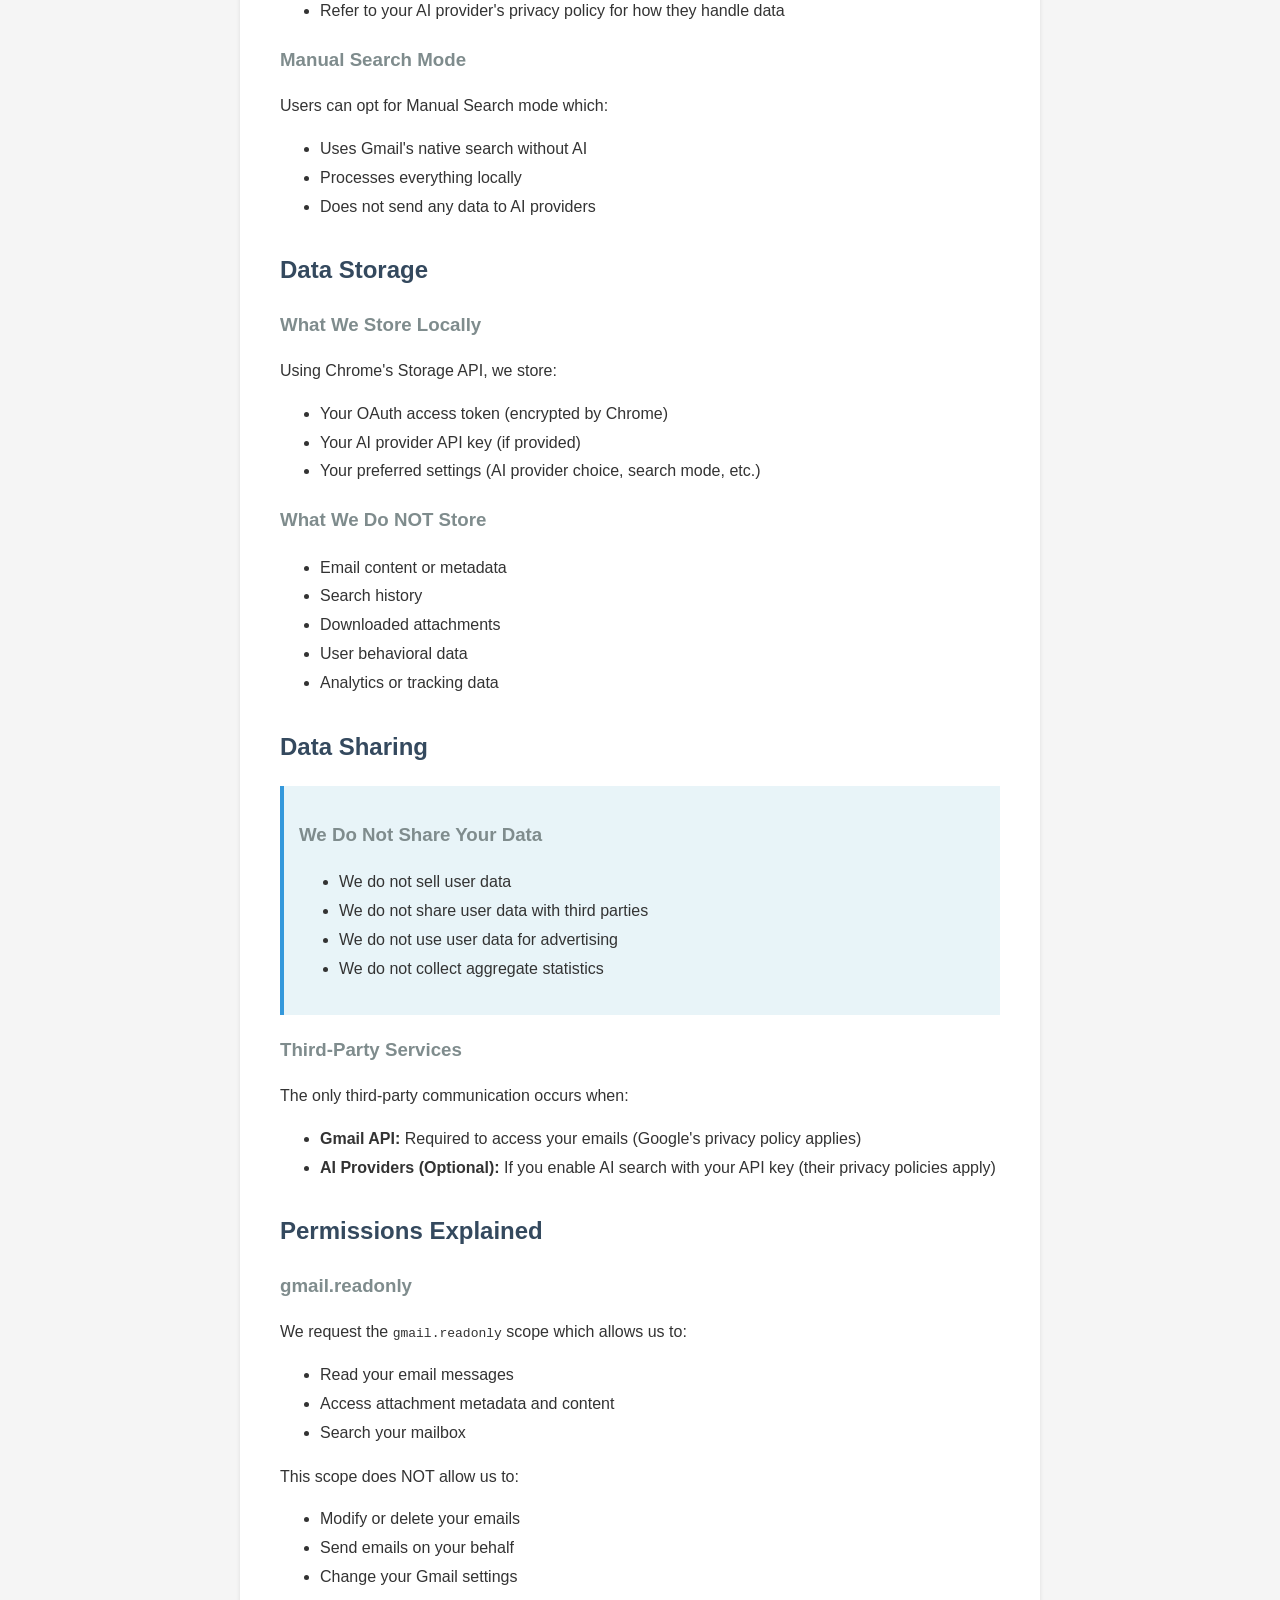
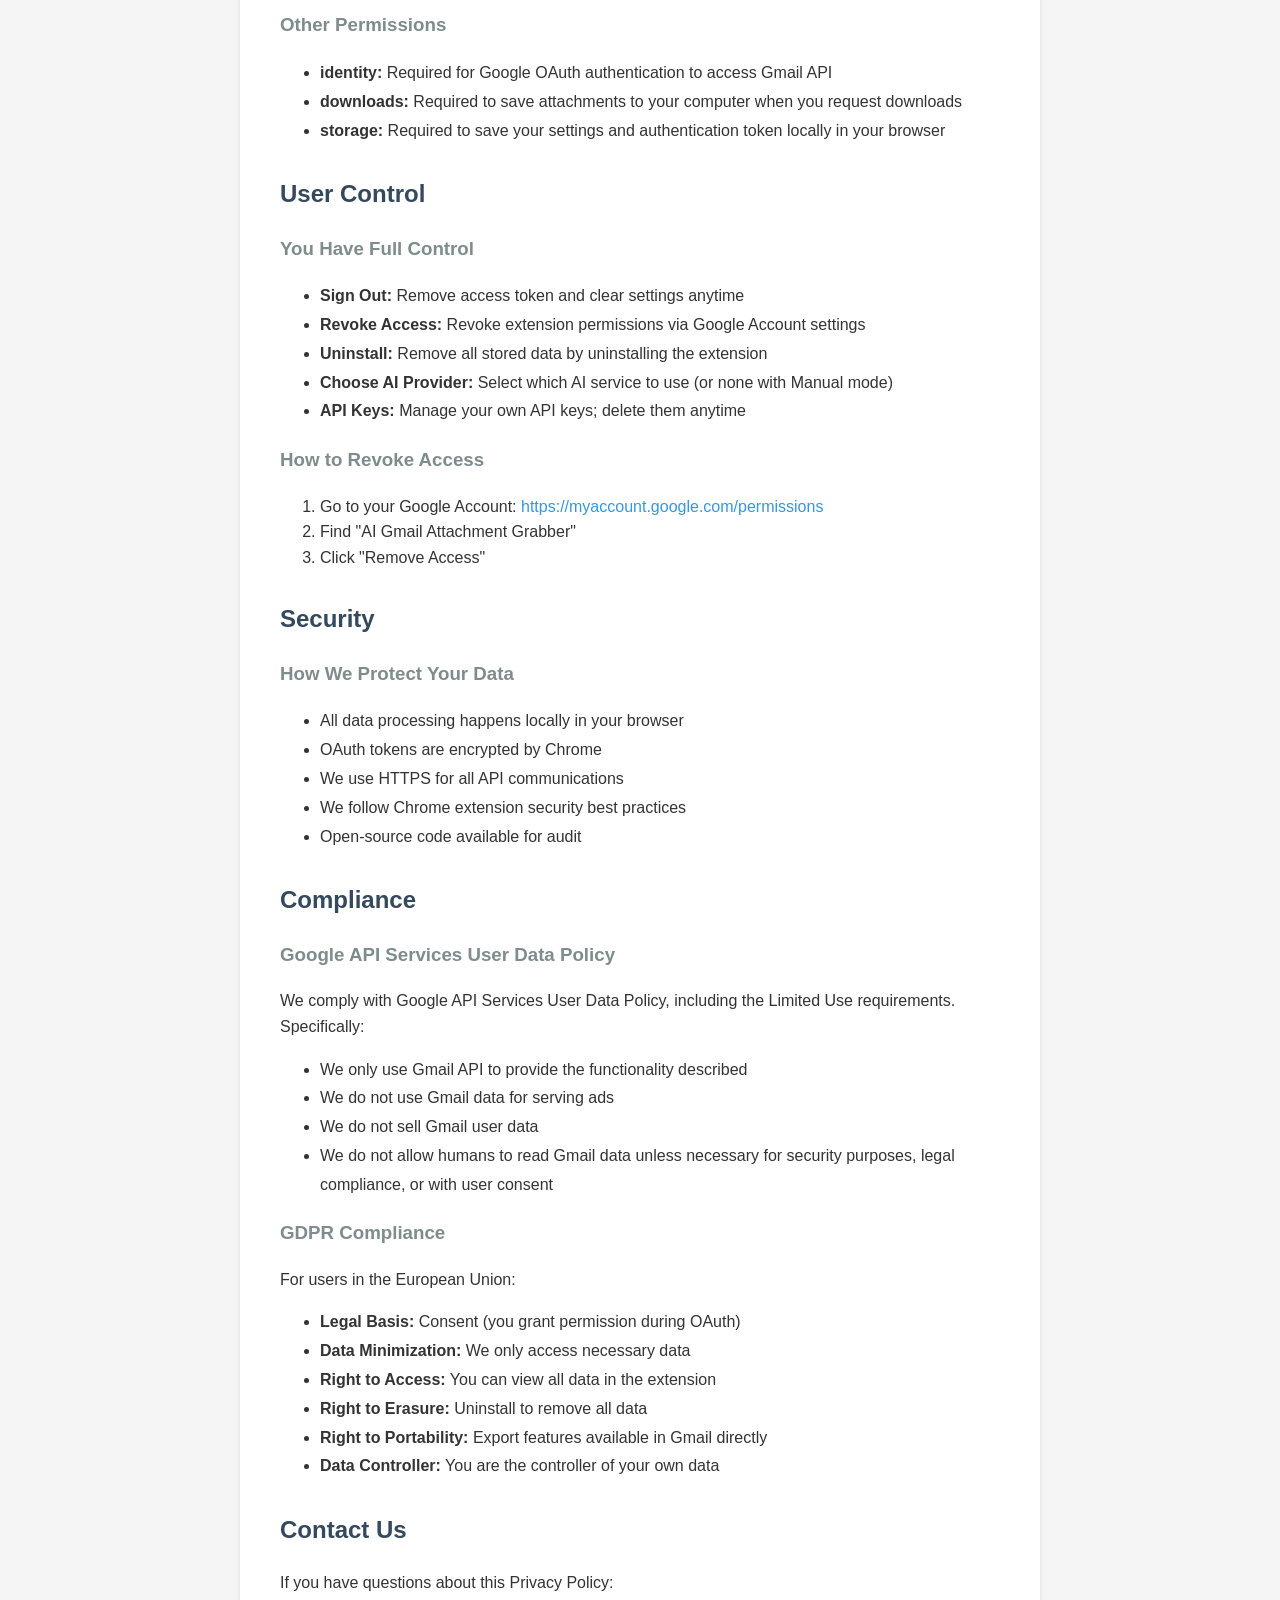
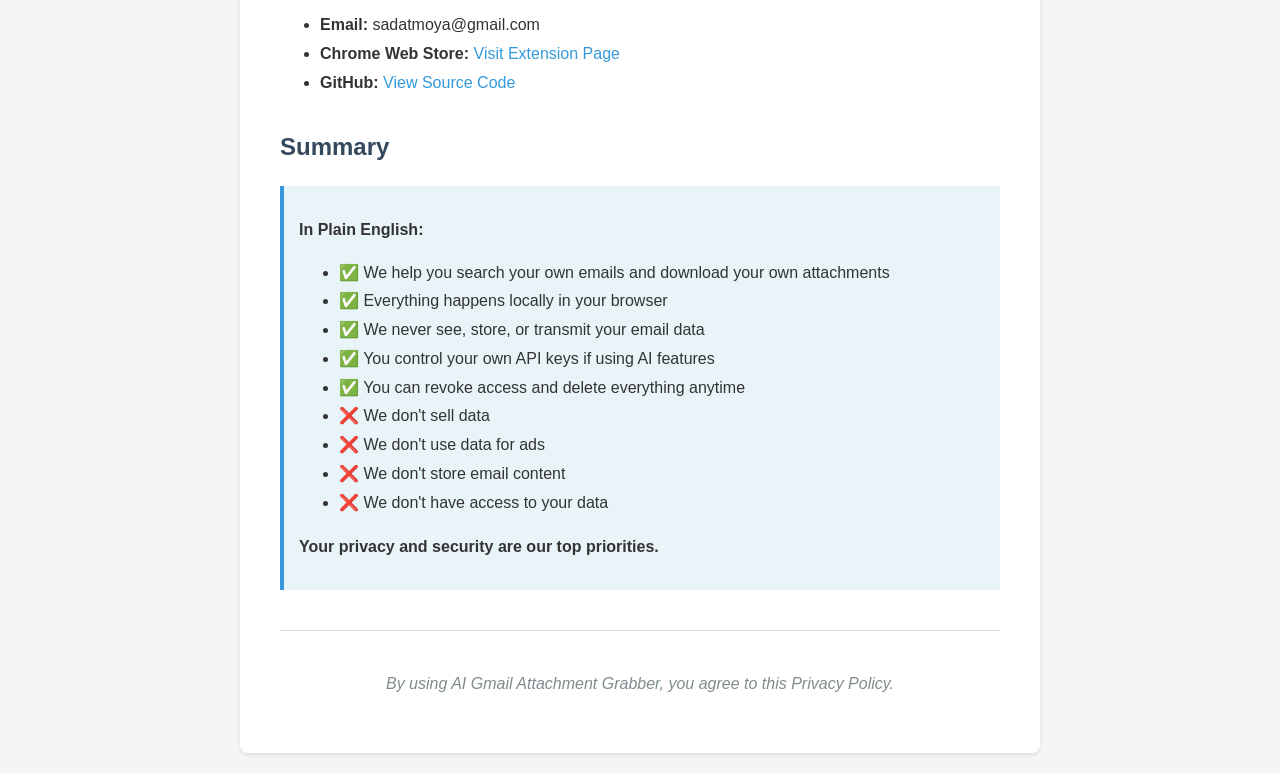
==== commit c447f036: "Revise privacy policy and update branding" ====
--- a/privacy.html
+++ b/privacy.html
@@ -1,400 +1,261 @@
 <!DOCTYPE html>
 <html lang="en">
 <head>
-  <meta charset="UTF-8" />
-  <meta name="viewport" content="width=device-width, initial-scale=1.0, maximum-scale=1" />
-  <title>Privacy Policy - GrabMail</title>
-  <meta name="description" content="GrabMail Privacy Policy - We don't collect, store, or share your personal data. Privacy-first by design." />
-  <link rel="preconnect" href="https://fonts.googleapis.com" />
-  <link rel="preconnect" href="https://fonts.gstatic.com" crossorigin />
-  <link href="https://fonts.googleapis.com/css2?family=Geist:wght@400;500;600;700&family=Inter:wght@400;500;600;700&display=swap" rel="stylesheet" />
-  <link rel="stylesheet" href="styles.css" />
-  <style>
-    .privacy-page {
-      padding: 2rem 0 4rem;
-      max-width: 900px;
-      margin: 0 auto;
-    }
-    .privacy-header {
-      text-align: center;
-      padding: 3rem 0;
-      background: linear-gradient(to bottom right, var(--emerald-50), var(--blue-50));
-      border-radius: 1rem;
-      margin-bottom: 3rem;
-    }
-    .privacy-header h1 {
-      font-size: 2.5rem;
-      margin-bottom: 1rem;
-      color: var(--slate-900);
-    }
-    .privacy-dates {
-      color: var(--slate-600);
-      font-size: 0.875rem;
-    }
-    .privacy-content h2 {
-      font-size: 1.75rem;
-      margin-top: 2.5rem;
-      margin-bottom: 1rem;
-      color: var(--slate-900);
-      border-bottom: 2px solid var(--blue-200);
-      padding-bottom: 0.5rem;
-    }
-    .privacy-content h3 {
-      font-size: 1.25rem;
-      margin-top: 1.5rem;
-      margin-bottom: 0.75rem;
-      color: var(--slate-800);
-    }
-    .privacy-content p {
-      margin-bottom: 1rem;
-      line-height: 1.8;
-      color: var(--slate-700);
-    }
-    .privacy-content ul {
-      list-style: none;
-      margin-bottom: 1.5rem;
-    }
-    .privacy-content ul li {
-      padding: 0.5rem 0;
-      padding-left: 1.5rem;
-      position: relative;
-      color: var(--slate-700);
-      line-height: 1.7;
-    }
-    .privacy-content ul li::before {
-      content: "•";
-      position: absolute;
-      left: 0;
-      color: var(--blue-600);
-      font-weight: bold;
-    }
-    .no-collect-list li::before {
-      content: "❌";
-    }
-    .rights-list li::before {
-      content: "✅";
-    }
-    .highlight-box {
-      background: var(--blue-50);
-      border-left: 4px solid var(--blue-600);
-      padding: 1.5rem;
-      margin: 2rem 0;
-      border-radius: 0.5rem;
-    }
-    .highlight-box p {
-      margin: 0;
-      font-weight: 600;
-      color: var(--slate-900);
-    }
-    .data-box {
-      background: var(--slate-50);
-      padding: 1rem 1.5rem;
-      border-radius: 0.5rem;
-      margin: 1rem 0;
-    }
-    .data-box strong {
-      color: var(--slate-900);
-      display: block;
-      margin-bottom: 0.25rem;
-    }
-    .certification-grid {
-      display: grid;
-      grid-template-columns: repeat(auto-fit, minmax(200px, 1fr));
-      gap: 1rem;
-      margin: 1.5rem 0;
-    }
-    .cert-badge {
-      background: var(--emerald-50);
-      border: 2px solid var(--emerald-200);
-      padding: 1rem;
-      text-align: center;
-      border-radius: 0.5rem;
-      font-weight: 600;
-      color: var(--emerald-700);
-    }
-    .commitment-list {
-      background: var(--emerald-50);
-      padding: 1.5rem;
-      border-radius: 0.5rem;
-      margin: 1.5rem 0;
-    }
-    .commitment-list ol {
-      list-style-position: inside;
-      list-style-type: decimal;
-    }
-    .commitment-list li {
-      padding: 0.5rem 0;
-      color: var(--slate-800);
-    }
-  </style>
+    <meta charset="UTF-8">
+    <meta name="viewport" content="width=device-width, initial-scale=1.0">
+    <title>Privacy Policy - AI Gmail Attachment Grabber</title>
+    <style>
+        body {
+            font-family: -apple-system, BlinkMacSystemFont, 'Segoe UI', Roboto, Oxygen, Ubuntu, Cantarell, sans-serif;
+            line-height: 1.6;
+            max-width: 800px;
+            margin: 0 auto;
+            padding: 20px;
+            color: #333;
+            background: #f5f5f5;
+        }
+        .container {
+            background: white;
+            padding: 40px;
+            border-radius: 8px;
+            box-shadow: 0 2px 4px rgba(0,0,0,0.1);
+        }
+        h1 {
+            color: #2c3e50;
+            border-bottom: 3px solid #3498db;
+            padding-bottom: 10px;
+        }
+        h2 {
+            color: #34495e;
+            margin-top: 30px;
+        }
+        h3 {
+            color: #7f8c8d;
+        }
+        .highlight {
+            background: #e8f4f8;
+            padding: 15px;
+            border-left: 4px solid #3498db;
+            margin: 20px 0;
+        }
+        .update-date {
+            color: #7f8c8d;
+            font-style: italic;
+        }
+        ul {
+            line-height: 1.8;
+        }
+        a {
+            color: #3498db;
+            text-decoration: none;
+        }
+        a:hover {
+            text-decoration: underline;
+        }
+    </style>
 </head>
 <body>
-
-  <!-- Navigation -->
-  <nav class="nav">
-    <div class="nav-inner container">
-      <div class="nav-brand">
-        <a href="index.html" style="display: flex; align-items: center; gap: 0.5rem;">
-          <svg class="icon icon-blue" viewBox="0 0 24 24" fill="none" stroke="currentColor" stroke-width="2" stroke-linecap="round" stroke-linejoin="round"><rect width="20" height="16" x="2" y="4" rx="2"/><path d="m22 7-8.97 5.7a1.94 1.94 0 0 1-2.06 0L2 7"/></svg>
-          <span class="nav-title">GrabMail</span>
-        </a>
-      </div>
-      <a href="index.html" class="btn btn-outline btn-sm">← Back to Home</a>
+    <div class="container">
+        <h1>Privacy Policy for AI Gmail Attachment Grabber (GrabMail)</h1>
+        <p class="update-date"><strong>Last Updated:</strong> June 9, 2026</p>
+
+        <h2>Introduction</h2>
+        <p>AI Gmail Attachment Grabber ("GrabMail," "we," "our," or "the extension") is a Chrome browser extension that helps users search their Gmail inbox and download email attachments using AI-powered natural language processing.</p>
+        <p>This Privacy Policy explains how we handle your information when you use our extension.</p>
+
+        <h2>Information We Access</h2>
+
+        <h3>Gmail Data</h3>
+        <p>When you grant permission, our extension accesses:</p>
+        <ul>
+            <li><strong>Email Metadata:</strong> Subject lines, sender information, recipient information, dates, and message IDs</li>
+            <li><strong>Email Snippets:</strong> Brief previews of email content provided by Gmail API</li>
+            <li><strong>Attachment Metadata:</strong> Filenames, file sizes, MIME types, and attachment IDs</li>
+            <li><strong>Attachment Content:</strong> Actual file data when you explicitly request to download files</li>
+        </ul>
+
+        <h3>What We Do NOT Access</h3>
+        <ul>
+            <li>Full email body content (beyond snippets provided by Gmail)</li>
+            <li>Email drafts or sent messages</li>
+            <li>Gmail settings or configurations</li>
+            <li>Contacts or address book</li>
+            <li>Calendar data</li>
+            <li>Any other Google services</li>
+        </ul>
+
+        <h2>How We Use Your Data</h2>
+
+        <div class="highlight">
+            <h3>Local Processing Only</h3>
+            <p>All data processing happens locally in your browser:</p>
+            <ul>
+                <li>Email metadata is fetched and displayed in the extension popup</li>
+                <li>Search queries are processed client-side</li>
+                <li>AI analysis (if enabled) uses YOUR OWN API key with your chosen provider</li>
+                <li><strong>No data is transmitted to our servers (we don't have servers!)</strong></li>
+            </ul>
+        </div>
+
+        <h3>AI Processing</h3>
+        <p>If you choose to use AI search features:</p>
+        <ul>
+            <li>Email metadata may be sent to your chosen AI provider (Claude, Gemini, or OpenRouter)</li>
+            <li>You provide your own API key</li>
+            <li>Communication happens directly between your browser and the AI provider</li>
+            <li>We do not intercept, store, or process this communication</li>
+            <li>Refer to your AI provider's privacy policy for how they handle data</li>
+        </ul>
+
+        <h3>Manual Search Mode</h3>
+        <p>Users can opt for Manual Search mode which:</p>
+        <ul>
+            <li>Uses Gmail's native search without AI</li>
+            <li>Processes everything locally</li>
+            <li>Does not send any data to AI providers</li>
+        </ul>
+
+        <h2>Data Storage</h2>
+
+        <h3>What We Store Locally</h3>
+        <p>Using Chrome's Storage API, we store:</p>
+        <ul>
+            <li>Your OAuth access token (encrypted by Chrome)</li>
+            <li>Your AI provider API key (if provided)</li>
+            <li>Your preferred settings (AI provider choice, search mode, etc.)</li>
+        </ul>
+
+        <h3>What We Do NOT Store</h3>
+        <ul>
+            <li>Email content or metadata</li>
+            <li>Search history</li>
+            <li>Downloaded attachments</li>
+            <li>User behavioral data</li>
+            <li>Analytics or tracking data</li>
+        </ul>
+
+        <h2>Data Sharing</h2>
+
+        <div class="highlight">
+            <h3>We Do Not Share Your Data</h3>
+            <ul>
+                <li>We do not sell user data</li>
+                <li>We do not share user data with third parties</li>
+                <li>We do not use user data for advertising</li>
+                <li>We do not collect aggregate statistics</li>
+            </ul>
+        </div>
+
+        <h3>Third-Party Services</h3>
+        <p>The only third-party communication occurs when:</p>
+        <ul>
+            <li><strong>Gmail API:</strong> Required to access your emails (Google's privacy policy applies)</li>
+            <li><strong>AI Providers (Optional):</strong> If you enable AI search with your API key (their privacy policies apply)</li>
+        </ul>
+
+        <h2>Permissions Explained</h2>
+
+        <h3>gmail.readonly</h3>
+        <p>We request the <code>gmail.readonly</code> scope which allows us to:</p>
+        <ul>
+            <li>Read your email messages</li>
+            <li>Access attachment metadata and content</li>
+            <li>Search your mailbox</li>
+        </ul>
+        <p>This scope does NOT allow us to:</p>
+        <ul>
+            <li>Modify or delete your emails</li>
+            <li>Send emails on your behalf</li>
+            <li>Change your Gmail settings</li>
+        </ul>
+
+        <h3>Other Permissions</h3>
+        <ul>
+            <li><strong>identity:</strong> Required for Google OAuth authentication to access Gmail API</li>
+            <li><strong>downloads:</strong> Required to save attachments to your computer when you request downloads</li>
+            <li><strong>storage:</strong> Required to save your settings and authentication token locally in your browser</li>
+        </ul>
+
+        <h2>User Control</h2>
+
+        <h3>You Have Full Control</h3>
+        <ul>
+            <li><strong>Sign Out:</strong> Remove access token and clear settings anytime</li>
+            <li><strong>Revoke Access:</strong> Revoke extension permissions via Google Account settings</li>
+            <li><strong>Uninstall:</strong> Remove all stored data by uninstalling the extension</li>
+            <li><strong>Choose AI Provider:</strong> Select which AI service to use (or none with Manual mode)</li>
+            <li><strong>API Keys:</strong> Manage your own API keys; delete them anytime</li>
+        </ul>
+
+        <h3>How to Revoke Access</h3>
+        <ol>
+            <li>Go to your Google Account: <a href="https://myaccount.google.com/permissions" target="_blank">https://myaccount.google.com/permissions</a></li>
+            <li>Find "AI Gmail Attachment Grabber"</li>
+            <li>Click "Remove Access"</li>
+        </ol>
+
+        <h2>Security</h2>
+
+        <h3>How We Protect Your Data</h3>
+        <ul>
+            <li>All data processing happens locally in your browser</li>
+            <li>OAuth tokens are encrypted by Chrome</li>
+            <li>We use HTTPS for all API communications</li>
+            <li>We follow Chrome extension security best practices</li>
+            <li>Open-source code available for audit</li>
+        </ul>
+
+        <h2>Compliance</h2>
+
+        <h3>Google API Services User Data Policy</h3>
+        <p>We comply with Google API Services User Data Policy, including the Limited Use requirements. Specifically:</p>
+        <ul>
+            <li>We only use Gmail API to provide the functionality described</li>
+            <li>We do not use Gmail data for serving ads</li>
+            <li>We do not sell Gmail user data</li>
+            <li>We do not allow humans to read Gmail data unless necessary for security purposes, legal compliance, or with user consent</li>
+        </ul>
+
+        <h3>GDPR Compliance</h3>
+        <p>For users in the European Union:</p>
+        <ul>
+            <li><strong>Legal Basis:</strong> Consent (you grant permission during OAuth)</li>
+            <li><strong>Data Minimization:</strong> We only access necessary data</li>
+            <li><strong>Right to Access:</strong> You can view all data in the extension</li>
+            <li><strong>Right to Erasure:</strong> Uninstall to remove all data</li>
+            <li><strong>Right to Portability:</strong> Export features available in Gmail directly</li>
+            <li><strong>Data Controller:</strong> You are the controller of your own data</li>
+        </ul>
+
+        <h2>Contact Us</h2>
+        <p>If you have questions about this Privacy Policy:</p>
+        <ul>
+            <li><strong>Email:</strong> sadatmoya@gmail.com</li>
+            <li><strong>Chrome Web Store:</strong> <a href="https://chromewebstore.google.com/detail/ai-gmail-attachment-grabb/jfdkgidcdiegphiakplhlgnhplphnfif" target="_blank">Visit Extension Page</a></li>
+            <li><strong>GitHub:</strong> <a href="https://github.com/sadat934/AI-Gmail-Attachment-Grabber" target="_blank">View Source Code</a></li>
+        </ul>
+
+        <h2>Summary</h2>
+
+        <div class="highlight">
+            <p><strong>In Plain English:</strong></p>
+            <ul>
+                <li>✅ We help you search your own emails and download your own attachments</li>
+                <li>✅ Everything happens locally in your browser</li>
+                <li>✅ We never see, store, or transmit your email data</li>
+                <li>✅ You control your own API keys if using AI features</li>
+                <li>✅ You can revoke access and delete everything anytime</li>
+                <li>❌ We don't sell data</li>
+                <li>❌ We don't use data for ads</li>
+                <li>❌ We don't store email content</li>
+                <li>❌ We don't have access to your data</li>
+            </ul>
+            <p><strong>Your privacy and security are our top priorities.</strong></p>
+        </div>
+
+        <hr style="margin: 40px 0; border: none; border-top: 1px solid #ddd;">
+
+        <p style="text-align: center; color: #7f8c8d;"><em>By using AI Gmail Attachment Grabber, you agree to this Privacy Policy.</em></p>
     </div>
-  </nav>
-
-  <!-- Privacy Policy Content -->
-  <div class="container privacy-page">
-    <div class="privacy-header">
-      <h1>Privacy Policy for GrabMail</h1>
-      <p class="privacy-dates">
-        <strong>Effective Date:</strong> June 7, 2026<br>
-        <strong>Last Updated:</strong> June 7, 2026
-      </p>
-    </div>
-
-    <div class="privacy-content">
-      <h2>Introduction</h2>
-      <p>GrabMail ("we", "our", "the Extension") is a Chrome extension that helps users download email attachments from Gmail. This Privacy Policy explains our data practices in compliance with Chrome Web Store policies, GDPR, CCPA, and other privacy regulations.</p>
-
-      <div class="highlight-box">
-        <p>Our Core Privacy Principle: GrabMail does NOT collect, store, transmit, or share any personal user data beyond what is absolutely necessary to perform its stated function, and all such data is processed temporarily and discarded immediately.</p>
-      </div>
-
-      <h2>What Data We Do NOT Collect</h2>
-      <p>We explicitly do NOT collect:</p>
-      <ul class="no-collect-list">
-        <li>Personal identifiable information (names, addresses, emails, phone numbers)</li>
-        <li>Financial or payment information</li>
-        <li>Authentication passwords or long-term credentials</li>
-        <li>Web browsing activity or history</li>
-        <li>Email body content or personal communications</li>
-        <li>Location data or IP addresses</li>
-        <li>Usage analytics or telemetry</li>
-        <li>Any data for sale to third parties</li>
-        <li>Any data for advertising or marketing purposes</li>
-      </ul>
-
-      <h2>What Data We Access Temporarily</h2>
-      <p>To perform its function (downloading Gmail attachments), GrabMail temporarily accesses:</p>
-
-      <h3>Gmail Attachment Metadata (Not Stored)</h3>
-      <div class="data-box">
-        <strong>What:</strong> Attachment filename, file size, MIME type, email sender, email subject, email date
-      </div>
-      <div class="data-box">
-        <strong>Why:</strong> To identify which attachments match your search criteria
-      </div>
-      <div class="data-box">
-        <strong>How Long:</strong> Processed in memory only, discarded immediately after use
-      </div>
-      <div class="data-box">
-        <strong>Storage:</strong> No permanent storage - data exists only during active use
-      </div>
-
-      <h3>Your Preferences (Stored Locally Only)</h3>
-      <div class="data-box">
-        <strong>What:</strong> AI provider choice, API key (if using AI), last search settings, download preferences
-      </div>
-      <div class="data-box">
-        <strong>Why:</strong> To remember your preferences between sessions
-      </div>
-      <div class="data-box">
-        <strong>Where:</strong> Chrome's local storage (chrome.storage.local) on your device only
-      </div>
-      <div class="data-box">
-        <strong>Control:</strong> You can clear anytime by signing out or uninstalling
-      </div>
-
-      <h2>How We Use Data</h2>
-      <ol style="list-style-position: inside; margin-bottom: 1rem;">
-        <li><strong>Search Function:</strong> You enter search criteria → Extension queries Gmail API → Gmail returns matching email IDs → Extension fetches metadata → Results displayed → Data discarded</li>
-        <li><strong>Download Function:</strong> You select files → Extension downloads attachments from Gmail → Files saved to your Downloads folder → No intermediate storage → No copies retained</li>
-        <li><strong>AI Mode (Optional):</strong> If you use AI mode, only filename, sender, subject, and file size are sent to your chosen AI provider. Your API key goes directly to the AI provider. You can avoid this entirely by using Manual Search mode</li>
-      </ol>
-
-      <h2>Permissions Explained</h2>
-      <ul>
-        <li><strong>identity</strong> - Gmail OAuth sign-in (no password handling)</li>
-        <li><strong>downloads</strong> - Save files to Downloads folder</li>
-        <li><strong>storage</strong> - Remember preferences locally</li>
-        <li><strong>gmail.googleapis.com</strong> - Access Gmail API (read-only)</li>
-      </ul>
-
-      <h2>Third-Party Services</h2>
-      
-      <h3>Gmail API (Required)</h3>
-      <ul>
-        <li><strong>Provider:</strong> Google</li>
-        <li><strong>Purpose:</strong> To access email metadata and download attachments</li>
-        <li><strong>Data Shared:</strong> OAuth token, email queries, email/attachment IDs</li>
-        <li><strong>Privacy Policy:</strong> <a href="https://policies.google.com/privacy" style="color: var(--blue-600);">https://policies.google.com/privacy</a></li>
-      </ul>
-
-      <h3>AI Providers (Optional)</h3>
-      <p>Only if you use AI Search mode:</p>
-      <ul>
-        <li><strong>Claude (Anthropic):</strong> <a href="https://www.anthropic.com/privacy" style="color: var(--blue-600);">https://www.anthropic.com/privacy</a></li>
-        <li><strong>Gemini (Google):</strong> <a href="https://ai.google.dev/terms" style="color: var(--blue-600);">https://ai.google.dev/terms</a></li>
-        <li><strong>OpenRouter:</strong> <a href="https://openrouter.ai/privacy" style="color: var(--blue-600);">https://openrouter.ai/privacy</a></li>
-      </ul>
-      <p><strong>Data Sent:</strong> Filename, sender, subject, file size only<br>
-      <strong>Opt-Out:</strong> Use Manual Search mode</p>
-
-      <h2>Data Retention</h2>
-      <div class="highlight-box">
-        <p>We retain ZERO data.</p>
-      </div>
-      <ul>
-        <li>No servers, no databases, no logs</li>
-        <li>When you uninstall: All local preferences deleted by Chrome</li>
-        <li>Your Gmail data remains untouched</li>
-        <li>Downloaded files remain in your Downloads folder</li>
-      </ul>
-
-      <h2>Your Rights</h2>
-      <ul class="rights-list">
-        <li><strong>Access:</strong> Review our open-source code</li>
-        <li><strong>Delete:</strong> Uninstall extension anytime</li>
-        <li><strong>Opt-Out:</strong> Don't use AI mode if you prefer</li>
-        <li><strong>Revoke:</strong> Remove Gmail access at <a href="https://myaccount.google.com/permissions" style="color: var(--blue-600);">https://myaccount.google.com/permissions</a></li>
-      </ul>
-      <p><strong>To remove all data:</strong> Sign out → Uninstall extension → (Optional) Revoke OAuth at Google Account</p>
-
-      <h2>Children's Privacy</h2>
-      <p>We don't collect data from anyone, including children. COPPA and GDPR compliant by design (no data collection = no age restrictions needed). Parental supervision recommended for minors.</p>
-
-      <h2>Security</h2>
-      <ul class="rights-list">
-        <li>HTTPS encryption for all API calls</li>
-        <li>OAuth 2.0 industry-standard authentication</li>
-        <li>Secure storage for API keys</li>
-        <li>Minimal permissions requested</li>
-        <li>No remote code execution</li>
-        <li>Open-source for security audits</li>
-      </ul>
-
-      <h2>Compliance</h2>
-      <div class="certification-grid">
-        <div class="cert-badge">Chrome Web Store<br>✅ Compliant</div>
-        <div class="cert-badge">GDPR<br>✅ Compliant</div>
-        <div class="cert-badge">CCPA<br>✅ Compliant</div>
-        <div class="cert-badge">COPPA<br>✅ Compliant</div>
-      </div>
-      <ul class="rights-list">
-        <li><strong>Chrome Web Store Policies:</strong> Limited Use, User Data, Minimum Permissions</li>
-        <li><strong>GDPR:</strong> No personal data processing</li>
-        <li><strong>CCPA:</strong> No sale of personal information</li>
-        <li><strong>COPPA:</strong> No data collection from children</li>
-      </ul>
-
-      <h2>Changes to This Policy</h2>
-      <p>Updates will be reflected in:</p>
-      <ul>
-        <li>Updated date at top of this document</li>
-        <li>Chrome Web Store listing announcement (for major changes)</li>
-        <li>Continued use after changes = acceptance</li>
-      </ul>
-      <p><strong>Version History:</strong></p>
-      <ul>
-        <li>v1.0 (June 7, 2026): Initial policy</li>
-      </ul>
-
-      <h2>Chrome Web Store Data Disclosure</h2>
-      
-      <h3>Data Collected</h3>
-      <ul>
-        <li><strong>Personal Information:</strong> NO</li>
-        <li><strong>Health Information:</strong> NO</li>
-        <li><strong>Financial Information:</strong> NO</li>
-        <li><strong>Authentication Information:</strong> Temporary OAuth token only</li>
-        <li><strong>Website Content:</strong> Gmail attachment metadata only (not email body)</li>
-        <li><strong>User Activity:</strong> NO</li>
-        <li><strong>Personal Communications:</strong> NO</li>
-      </ul>
-
-      <h3>Certification</h3>
-      <ul class="rights-list">
-        <li>Data used only for stated purpose (downloading attachments)</li>
-        <li>Not sold to third parties</li>
-        <li>Not used for advertising</li>
-        <li>Complies with Chrome Web Store Limited Use Policy</li>
-      </ul>
-
-      <h2>Contact</h2>
-      <ul>
-        <li><strong>Privacy Questions:</strong> Review this policy and extension documentation</li>
-        <li><strong>Report Violations:</strong> Use Chrome Web Store reporting</li>
-        <li><strong>Revoke Access:</strong> <a href="https://myaccount.google.com/permissions" style="color: var(--blue-600);">https://myaccount.google.com/permissions</a></li>
-      </ul>
-
-      <h2>Transparency Commitment</h2>
-      <div class="commitment-list">
-        <p><strong>We commit to:</strong></p>
-        <ol>
-          <li>Never collect data without disclosure</li>
-          <li>Never change practices without policy update</li>
-          <li>Never sell or share user data</li>
-          <li>Always operate with maximum transparency</li>
-          <li>Always prioritize privacy over monetization</li>
-        </ol>
-      </div>
-
-      <p><strong>Verify Our Claims:</strong></p>
-      <ul>
-        <li>Review open-source code</li>
-        <li>Check network requests in Chrome DevTools</li>
-        <li>No tracking scripts, analytics, or telemetry</li>
-      </ul>
-
-      <div class="highlight-box" style="margin-top: 3rem;">
-        <p style="text-align: center; font-size: 1.125rem;">GrabMail: Privacy-first by design. We don't collect your data because we respect your privacy.</p>
-      </div>
-    </div>
-  </div>
-
-  <!-- Footer -->
-  <footer class="footer">
-    <div class="container">
-      <div class="footer-grid">
-        <div class="footer-brand">
-          <div class="footer-logo">
-            <svg class="icon-sm icon-blue-light" viewBox="0 0 24 24" fill="none" stroke="currentColor" stroke-width="2" stroke-linecap="round" stroke-linejoin="round"><rect width="20" height="16" x="2" y="4" rx="2"/><path d="m22 7-8.97 5.7a1.94 1.94 0 0 1-2.06 0L2 7"/></svg>
-            <span class="footer-brand-name">GrabMail</span>
-          </div>
-          <p class="footer-tagline">AI-powered Gmail attachment downloader</p>
-        </div>
-        <div class="footer-col">
-          <h4 class="footer-col-title">Product</h4>
-          <ul class="footer-links">
-            <li><a href="index.html#features">Features</a></li>
-            <li><a href="privacy.html">Privacy Policy</a></li>
-            <li><a href="#">Chrome Web Store</a></li>
-          </ul>
-        </div>
-        <div class="footer-col">
-          <h4 class="footer-col-title">Support</h4>
-          <ul class="footer-links">
-            <li><a href="#">Documentation</a></li>
-            <li><a href="index.html#faq">FAQ</a></li>
-            <li><a href="#">Contact</a></li>
-          </ul>
-        </div>
-        <div class="footer-col">
-          <h4 class="footer-col-title">Legal</h4>
-          <ul class="footer-links">
-            <li><a href="#">Terms of Service</a></li>
-            <li><a href="privacy.html">Privacy Policy</a></li>
-            <li><a href="#">Open Source</a></li>
-          </ul>
-        </div>
-      </div>
-      <div class="footer-bottom">
-        <p>&copy; 2026 GrabMail. Privacy-first by design. All rights reserved.</p>
-      </div>
-    </div>
-  </footer>
-
-  <script src="script.js"></script>
 </body>
 </html>
